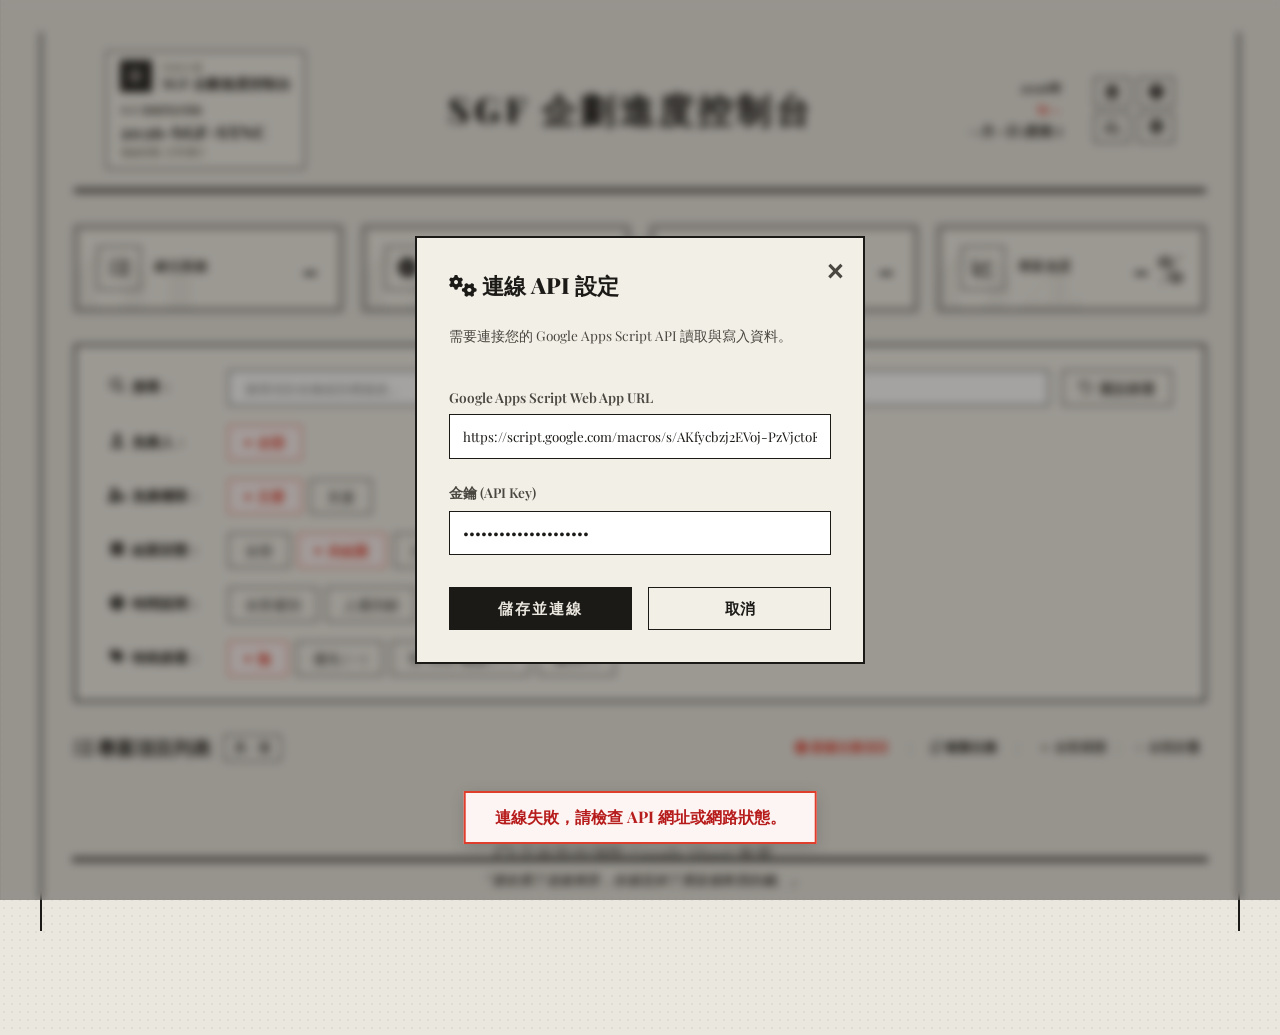
==== index.html @ 501dabfc "Add files via upload" ====
<!DOCTYPE html>
<html lang="zh-TW">
<head>
  <meta charset="UTF-8">
  <meta name="viewport" content="width=device-width, initial-scale=1.0">
  <title>SGF 企劃進度控制台</title>
  
  <!-- 導入 Google Fonts 美化字型 -->
  <link rel="preconnect" href="https://fonts.googleapis.com">
  <link rel="preconnect" href="https://fonts.gstatic.com" crossorigin>
  <link href="https://fonts.googleapis.com/css2?family=Inter:wght@300;400;500;600;700;800&family=Outfit:wght@300;400;500;600;700;800;900&family=Playfair+Display:ital,wght@0,700;0,900;1,700&display=swap" rel="stylesheet">
  
  <!-- FontAwesome 圖示 -->
  <link rel="stylesheet" href="https://cdnjs.cloudflare.com/ajax/libs/font-awesome/6.4.0/css/all.min.css">
  
  <!-- 核心報紙風 CSS 樣式 -->
  <link rel="stylesheet" href="style.css?v=1.2.3">
  
  <style>
    /* 鎖死里程碑 Modal 排版，不被任何舊 CSS 快取干擾 */
    #schedule-list-container {
      text-align: left !important;
    }
    
    .milestone-row {
      text-align: left !important;
      width: 100% !important;
      box-sizing: border-box !important;
    }
    
    .milestone-row:hover {
      background: rgba(28, 26, 23, 0.02) !important;
    }
    
    .milestone-row td {
      text-align: left !important;
      border: none !important;
      border-bottom: 1px dashed var(--border-color) !important;
      vertical-align: top !important;
      padding: 0.8rem 0.5rem !important;
    }

    /* 顯示容器：預設單行高，多行自動撐開 */
    .milestone-text-container {
      display: block !important;
      font-size: 0.92rem !important;
      line-height: 1.5 !important;
      white-space: pre-wrap !important;
      word-break: break-word !important;
      text-align: left !important;
      width: 100% !important;
      box-sizing: border-box !important;
    }

    /* 針對 Placeholder 強制設為單行高度，與日期/星期水平切齊 */
    .milestone-placeholder {
      display: inline-block !important;
      text-align: left !important;
      line-height: 1.5 !important;
      vertical-align: top !important;
      opacity: 0.5 !important;
    }
  </style>
</head>
<body data-dashboard-mode="multipage" data-dashboard-key="sgf">
  
  <!-- 背景發光粒子 (Aesthetic elements) -->
  <div class="bg-glow bg-glow-1"></div>
  <div class="bg-glow bg-glow-2"></div>

  <!-- 使用說明視窗 (Help Modal - 全域 fixed) -->
  <div id="help-modal" class="modal">
    <div class="modal-content" style="max-width: 550px; font-family: var(--font-main);">
      <h3 style="margin-top: 0; font-size: 1.25rem; font-weight: 700; border-bottom: 1px solid var(--border-color); padding-bottom: 0.8rem; display: flex; align-items: center; gap: 0.5rem;">
        <i class="fa-solid fa-circle-question" style="color: var(--accent-red);"></i> 控制台使用說明
      </h3>
      <div style="font-size: 0.9rem; line-height: 1.6; color: var(--text-primary); max-height: 380px; overflow-y: auto; padding-right: 0.5rem; text-align: left;">
        <p style="margin-top: 0; font-weight: 700;">歡迎使用 SGF 企劃進度控制台！以下是網頁操作功能說明：</p>
        <ul style="padding-left: 1.2rem; margin-bottom: 1.2rem;">
          <li style="margin-bottom: 0.6rem;">
            <strong>任務編輯</strong>：點擊列表最右側的 <strong>🖊️ 編輯</strong> 按鈕，可拉出右側編輯抽屜。
          </li>
          <li style="margin-bottom: 0.6rem;">
            <strong>名稱與 ID 寫回</strong>：您可以直接在抽屜頂部修改<strong>「專案項目名稱」</strong>，或修改下方<strong>「ID 欄位」</strong>，系統會自動在保存時寫回 Google 試算表對應位置。
          </li>
          <li style="margin-bottom: 0.6rem;">
            <strong>超連結公式防護</strong>：修改專案項目名稱時，Google 試算表 C 欄上的 <strong>HYPERLINK 超連結公式將會被完整保留</strong>，不被覆蓋。
          </li>
          <li style="margin-bottom: 0.6rem;">
            <strong>變更安全防手滑</strong>：若您在抽屜內修改過任何內容，點擊抽屜外部或叉叉離開時，系統會<strong>自動彈出對話框詢問</strong>是否放棄。若要直接離開，可點擊右下角<strong>「放棄修改」</strong>按鈕。
          </li>
          <li style="margin-bottom: 0.6rem;">
            <strong>進度狀態唯讀</strong>：類型、完成度、進度百分比是由 Google 試算表公式自動計算產生的，網頁上為唯讀展示。
          </li>
        </ul>
        
        <p style="margin-top: 1rem; margin-bottom: 0.4rem; font-weight: 700; border-top: 1px dashed var(--border-color); padding-top: 0.8rem; color: var(--accent-red); display: flex; align-items: center; gap: 0.3rem;"><i class="fa-solid fa-key"></i> Google Sheet API 取得與部署步驟：</p>
        <ol style="padding-left: 1.2rem; margin-top: 0; margin-bottom: 1.2rem; font-size: 0.85rem; line-height: 1.5; color: var(--text-secondary);">
          <li style="margin-bottom: 0.4rem;">開啟專案 Google Sheet 試算表 ➡️ 點選選單的<strong>「擴充功能」</strong> ➡️ 選擇<strong>「Apps Script」</strong>。</li>
          <li style="margin-bottom: 0.4rem;">清空原有程式碼，將專案的 <code>google-apps-script.js</code> 全部貼入。</li>
          <li style="margin-bottom: 0.4rem;">點選右上角<strong>「部署」</strong> ➡️ 選擇<strong>「新增部署」</strong>。</li>
          <li style="margin-bottom: 0.4rem;">點擊齒輪圖示，設定類型為<strong>「網頁應用程式」</strong>。</li>
          <li style="margin-bottom: 0.4rem;">設定「執行身分」為<strong>「我 (您的帳號)」</strong>，且「誰有權限存取」設為<strong>「任何人 (Anyone)」</strong> ── <i>這一步非常重要，否則網頁無法存取 API</i>。</li>
          <li style="margin-bottom: 0.4rem;">點擊<strong>「部署」</strong>，並授權權限後，複製畫面上產生的<strong>「網頁應用程式網址 (Web app URL)」</strong>。</li>
          <li style="margin-bottom: 0.4rem;">回到此網頁點點擊右上角 <i class="fa-solid fa-gear"></i> 設定，將該 URL 貼上並儲存即可！密鑰金鑰預設為 <code>SGF_SECURE_TOKEN_2026</code>。</li>
        </ol>

        <div style="background: rgba(28, 26, 23, 0.03); border: 1px dashed var(--border-color); padding: 0.8rem; font-size: 0.85rem; color: var(--text-secondary);">
          <span style="font-weight: 700; color: var(--accent-red);"><i class="fa-solid fa-circle-info"></i> 小提示</span>：
          點擊右上角的 <i class="fa-solid fa-arrows-rotate"></i> 按鈕，即可隨時手動重新載入 Google Sheet 最新的連動公式計算數據。
        </div>
      </div>
      <div class="modal-actions" style="margin-top: 0.5rem;">
        <button id="close-help-btn" class="btn btn-config-gear" style="width: 100%; justify-content: center; font-size: 0.95rem; padding: 0.6rem 0;">我知道了</button>
      </div>
    </div>
  </div>

  <!-- 專案時程里程碑視窗 (Schedule Modal - 全域 fixed) -->
  <div id="schedule-modal" class="modal">
    <div class="modal-content" style="max-width: 650px; width: 92vw; max-height: 85vh; padding: 2.2rem; font-family: var(--font-main); display: flex; flex-direction: column;">
      <!-- 右上角關閉按鈕 -->
      <button id="close-schedule-btn" class="modal-close-btn" title="關閉">&times;</button>
      
      <h3 style="margin-top: 0; font-size: 1.25rem; font-weight: 700; border-bottom: 1px solid var(--border-color); padding-bottom: 0.8rem; display: flex; align-items: center; justify-content: space-between; gap: 0.5rem; flex-shrink: 0;">
        <span style="display: flex; align-items: center; gap: 0.5rem;">
          <i class="fa-regular fa-calendar-days" style="color: var(--accent-red);"></i> 專案時程目標
        </span>
        <!-- 時程篩選選單 -->
        <div style="display: flex; gap: 0.3rem; font-size: 0.85rem; font-weight: 400; align-items: center;">
          <select id="schedule-year-select" style="padding: 0.2rem; font-family: var(--font-main); border: 1px solid var(--border-color); background: transparent;">
            <option value="2026">2026年</option>
            <option value="2027">2027年</option>
          </select>
          <select id="schedule-month-select" style="padding: 0.2rem; font-family: var(--font-main); border: 1px solid var(--border-color); background: transparent;">
            <option value="01">1月</option>
            <option value="02">2月</option>
            <option value="03">3月</option>
            <option value="04">4月</option>
            <option value="05">5月</option>
            <option value="06">6月</option>
            <option value="07">7月</option>
            <option value="08">8月</option>
            <option value="09">9月</option>
            <option value="10">10月</option>
            <option value="11">11月</option>
            <option value="12">12月</option>
          </select>
          <button id="schedule-prev-week-btn" title="上一週" style="display: inline-flex; align-items: center; justify-content: center; width: 24px; height: 24px; padding: 0 !important; border: 1px solid var(--border-color) !important; background: transparent !important; cursor: pointer; margin-left: 0.2rem; box-sizing: border-box; -webkit-appearance: none; appearance: none;">
            <i class="fa-solid fa-chevron-left" style="font-size: 0.75rem; color: var(--text-primary);"></i>
          </button>
          <select id="schedule-week-select" style="padding: 0.2rem; font-family: var(--font-main); border: 1px solid var(--border-color); background: transparent; height: 24px; box-sizing: border-box;">
            <option value="all">整月</option>
          </select>
          <button id="schedule-next-week-btn" title="下一週" style="display: inline-flex; align-items: center; justify-content: center; width: 24px; height: 24px; padding: 0 !important; border: 1px solid var(--border-color) !important; background: transparent !important; cursor: pointer; box-sizing: border-box; -webkit-appearance: none; appearance: none;">
            <i class="fa-solid fa-chevron-right" style="font-size: 0.75rem; color: var(--text-primary);"></i>
          </button>
        </div>
      </h3>

      <!-- 里程碑大事記時間軸列表 -->
      <div id="schedule-list-container" style="max-height: 700px; flex: 1; overflow-y: auto; padding-right: 0.5rem; display: flex; flex-direction: column; gap: 1rem; margin-top: 1rem;">
        <!-- JS 動態生成 -->
      </div>
    </div>
  </div>

  <!-- 專案里程碑目標迷你編輯彈窗 (Mini Modal - 全域 fixed) -->
  <div id="milestone-edit-modal" class="modal" style="z-index: 10800 !important;">
    <div class="modal-content glass-card" style="width: 480px; max-width: 90vw; padding: 2rem;">
      <h3 style="margin-top: 0; font-size: 1.2rem; font-weight: 700; border-bottom: 1px solid var(--border-color); padding-bottom: 0.8rem;">
        <i class="fa-solid fa-pen-to-square" style="color: var(--accent-red);"></i> 修改當日專案目標
      </h3>
      <div id="milestone-edit-date-display" style="font-size: 0.88rem; font-weight: 700; color: var(--text-secondary); margin-bottom: 1rem;">
        編輯日期：--/--/-- (星期-)
      </div>
      <div class="form-group" style="margin-bottom: 0.8rem;">
        <label for="milestone-edit-textarea" style="display: block; margin-bottom: 0.3rem; font-weight: 700;">專案目標（F欄）</label>
        <textarea id="milestone-edit-textarea" rows="4" placeholder="請輸入當日里程碑目標內容...支援 Ctrl + Enter 儲存" style="width: 100%; font-family: var(--font-main); padding: 0.6rem; border: 1px solid var(--border-color); background: transparent; color: var(--text-primary); resize: vertical; box-sizing: border-box;"></textarea>
      </div>
      <div class="form-group" style="margin-bottom: 1.5rem;">
        <label for="milestone-edit-column-h" style="display: block; margin-bottom: 0.3rem; font-weight: 700;">補充內容（H欄）</label>
        <textarea id="milestone-edit-column-h" rows="3" placeholder="請輸入時程 H 欄內容..." style="width: 100%; font-family: var(--font-main); padding: 0.6rem; border: 1px solid var(--border-color); background: transparent; color: var(--text-primary); resize: vertical; box-sizing: border-box;"></textarea>
      </div>
      <div style="display: flex; gap: 1rem; justify-content: flex-end;">
        <button id="cancel-milestone-modal-btn" class="btn" style="background: transparent; border: 1px solid var(--border-color); color: var(--text-secondary); padding: 0.5rem 1.2rem; cursor: pointer; font-weight: 700;">取消</button>
        <button id="save-milestone-modal-btn" class="btn btn-primary" style="padding: 0.5rem 1.5rem; font-weight: 700;">儲存變更</button>
      </div>
    </div>
  </div>

  <div id="setup-modal" class="modal">
    <div class="modal-content glass-card" style="position: relative; width: 450px; max-width: 90vw; padding: 2rem;">
      <!-- 右上角關閉按鈕 -->
      <button id="close-modal-btn" class="modal-close-btn" title="關閉">&times;</button>
      
      <h2><i class="fa-solid fa-gears"></i> 連線 API 設定</h2>
      <p style="font-size: 0.85rem; color: var(--text-secondary); line-height: 1.4; margin-bottom: 1.2rem;">
        需要連接您的 Google Apps Script API 讀取與寫入資料。
      </p>
      
      <div class="input-group">
        <label for="gas-url">Google Apps Script Web App URL</label>
        <input type="text" id="gas-url" placeholder="https://script.google.com/macros/s/.../exec" autocomplete="off">
      </div>
      
      <div class="input-group">
        <label for="api-key">金鑰 (API Key)</label>
        <input type="password" id="api-key" value="SGF_SECURE_TOKEN_2026" placeholder="請輸入您在 Apps Script 設定的金鑰">
      </div>

      <!-- 按鈕組：儲存與取消 -->
      <div class="modal-actions" style="display: flex; gap: 1rem; margin-top: 0.5rem;">
        <button id="save-config-btn" class="btn btn-gouga" style="flex: 1; justify-content: center; font-size: 0.95rem; padding: 0.6rem 0;">儲存並連線</button>
        <button id="cancel-config-btn" class="btn btn-config-gear" style="flex: 1; justify-content: center; font-size: 0.95rem; padding: 0.6rem 0;">取消</button>
      </div>
    </div>
  </div>

  <!-- 報紙實體紙張容器 (Page-like Container) -->
  <main class="page-container theme-view theme-view-sgf">
    <!-- Header (100% 還原讀賣新聞報頭風格) -->
    <header class="app-header">
      <!-- 左側：系統資訊框 (模仿報紙訂閱熱線) -->
      <div class="header-ad-box">
        <button id="theme-toggle-btn" class="theme-toggle-btn" data-theme-toggle type="button" aria-expanded="false" aria-controls="theme-drawer" title="切換追蹤主題">
          <span class="theme-toggle-icon" aria-hidden="true"><i class="fa-solid fa-bars"></i></span>
          <span class="theme-toggle-copy">
            <span class="theme-toggle-label">目前主題</span>
            <strong id="current-theme-label">SGF 企劃進度控制台</strong>
          </span>
        </button>
        <span class="ad-label">SGF 規格同步系統</span>
        <span class="ad-phone">2026-SGF-SYNC</span>
        <span class="ad-url">連線狀態: 正常運行</span>
      </div>
      
      <!-- 中央：巨幅報名標題 -->
      <div class="header-center-title">
        <h1>SGF 企劃進度控制台</h1>
      </div>
    
      <!-- 右側：發行日期與號外按鈕 -->
      <div class="header-right-meta">
        <div class="newspaper-meta-box">
          <span class="meta-val">2026年</span>
          <span class="meta-val" id="meta-current-week">W--</span>
          <span class="meta-val" id="meta-today-date">--月--日 (星期-)</span>
        </div>
        
        <!-- 系統控制按鈕組 (第一行: 日曆、使用說明；第二行: 刷新、設定) -->
        <div class="header-control-grid" style="display: grid; grid-template-columns: repeat(2, auto); gap: 0.35rem 0.5rem; align-items: center;">
          <!-- 第一行 -->
          <button id="schedule-btn" class="btn" title="專案時程里程碑">
            <i class="fa-regular fa-calendar-days"></i>
          </button>
          <button id="help-btn" class="btn" title="使用說明">
            <i class="fa-solid fa-circle-question"></i>
          </button>
          <!-- 第二行 (已改為自動排序試算表並重新載入) -->
          <button id="refresh-btn" class="btn" title="自動排序試算表並重新整理載入最新進度 (manualSortTasks)">
            <i class="fa-solid fa-arrow-down-short-wide"></i>
          </button>
          <button id="config-btn" class="btn" title="設定連線資訊">
            <i class="fa-solid fa-gear"></i>
          </button>
        </div>
      </div>
    </header>

    <main class="dashboard-layout">
      
      <!-- Stats Cards (新聞專欄 Featured Box 風格) -->
      <section class="stats-container">
        <div class="stat-card glass-card">
          <div class="stat-card-left">
            <div class="stat-icon icon-flat"><i class="fa-solid fa-list-check"></i></div>
            <div class="stat-info">
              <h3>總任務數</h3>
            </div>
          </div>
          <p id="stat-total-tasks" class="stat-value">-</p>
        </div>
        <div class="stat-card glass-card">
          <div class="stat-card-left">
            <div class="stat-icon icon-flat"><i class="fa-solid fa-circle-check"></i></div>
            <div class="stat-info">
              <h3>已結案</h3>
            </div>
          </div>
          <p id="stat-completed-tasks" class="stat-value">-</p>
        </div>
        <div class="stat-card glass-card">
          <div class="stat-card-left">
            <div class="stat-icon icon-flat"><i class="fa-solid fa-spinner"></i></div>
            <div class="stat-info">
              <h3>未結案</h3>
            </div>
          </div>
          <p id="stat-pending-tasks" class="stat-value">-</p>
        </div>
        <div class="stat-card glass-card">
          <div class="stat-card-left">
            <div class="stat-icon icon-flat"><i class="fa-solid fa-chart-line"></i></div>
            <div class="stat-info">
              <h3>專案進度</h3>
            </div>
          </div>
          <p id="stat-overall-progress" class="stat-value">- %</p>
        </div>
      </section>

      <!-- 快速篩選列 (Filters) -->
      <section class="filter-bar glass-card">
        <div class="filter-group-vertical">
          <!-- 搜尋 row -->
          <div class="filter-row">
            <div class="filter-label"><i class="fa-solid fa-magnifying-glass fa-fw"></i> 搜尋：</div>
            <div class="filter-content" style="display: flex; gap: 0.8rem; align-items: center; width: 100%;">
              <input type="text" id="search-input" placeholder="搜尋項目名稱或目標描述..." autocomplete="off" style="flex: 1; height: 36px; box-sizing: border-box; margin: 0;">
              <button id="reset-filters-btn" class="btn" style="background: transparent; border: 1px solid var(--border-color); color: var(--text-secondary); height: 36px; padding: 0 1rem; font-weight: 700; display: inline-flex; align-items: center; gap: 0.4rem; cursor: pointer; flex-shrink: 0; transition: all 0.15s ease; box-sizing: border-box; margin: 0;" title="恢復預設篩選條件">
                <i class="fa-solid fa-arrow-rotate-left"></i> 重設篩選
              </button>
            </div>
          </div>
          
          <!-- 負責人 row -->
          <div class="filter-row">
            <div class="filter-label"><i class="fa-solid fa-user-tie fa-fw"></i> 負責人：</div>
            <div class="filter-content">
              <div id="owner-chips" class="chip-container">
                <button class="chip active" data-owner="all">全部</button>
              </div>
            </div>
          </div>
          
          <!-- 負責權限 row -->
          <div class="filter-row">
            <div class="filter-label"><i class="fa-solid fa-user-gear fa-fw"></i> 負責權限：</div>
            <div class="filter-content">
              <div id="role-chips" class="chip-container">
                <button class="chip active" data-role="primary">主要</button>
                <button class="chip" data-role="support">支援</button>
              </div>
            </div>
          </div>
          
          <!-- 結案狀態 row -->
          <div class="filter-row">
            <div class="filter-label"><i class="fa-solid fa-square-check fa-fw"></i> 結案狀態：</div>
            <div class="filter-content">
              <div id="status-chips" class="chip-container">
                <button class="chip" data-status="all">全部</button>
                <button class="chip active" data-status="pending">未結案</button>
                <button class="chip" data-status="completed">已結案</button>
              </div>
            </div>
          </div>

          <!-- 時間區間 row -->
          <div class="filter-row">
            <div class="filter-label"><i class="fa-solid fa-clock fa-fw"></i> 時間區間：</div>
            <div class="filter-content">
              <div id="time-chips" class="chip-container">
                <button class="chip" data-time="all">全部週別</button>
                <button class="chip" data-time="last">上週回顧</button>
                <button class="chip active" data-time="current">當週焦點</button>
                <button class="chip" data-time="next">下週展望</button>
              </div>
            </div>
          </div>

          <!-- 特殊篩選 row -->
          <div class="filter-row">
            <div class="filter-label"><i class="fa-solid fa-tags fa-fw"></i> 特殊篩選：</div>
            <div class="filter-content">
              <div id="special-chips" class="chip-container">
                <button class="chip active" data-special="all">無</button>
                <button class="chip" data-special="priority">優先 ( &gt; )</button>
                <button class="chip" data-special="andy">等 Andy 確認 ( !! )</button>
                <button class="chip" data-special="dash">顯示(-)</button>
              </div>
            </div>
          </div>
        </div>
      </section>

      <!-- 任務清單區 -->
      <section class="task-section">
        <div class="task-list-header">
          <div style="display: flex; align-items: center; gap: 0.8rem;">
            <h2><i class="fa-solid fa-list-check"></i> 專案項目列表</h2>
            <span id="filtered-count" class="badge">共 - 項</span>
          </div>
          <!-- 展開與折疊控制器 -->
          <div class="accordion-controls">
            <button id="add-task-btn" class="btn-link-action" style="color: var(--accent-red) !important; font-weight: 700 !important; margin-right: 0.5rem;"><i class="fa-solid fa-circle-plus"></i> 新建任務項目</button>
            <span class="divider-slash" style="margin-right: 0.5rem;">|</span>
            <button id="copy-tasks-btn" class="btn-link-action" style="color: var(--primary) !important; font-weight: 700 !important; margin-right: 0.5rem;"><i class="fa-regular fa-copy"></i> 複製任務</button>
            <span class="divider-slash" style="margin-right: 0.5rem;">|</span>
            <button id="expand-all-btn" class="btn-link-action">＋ 全部展開</button>
            <span class="divider-slash">|</span>
            <button id="collapse-all-btn" class="btn-link-action">－ 全部折疊</button>
          </div>
        </div>
        
        <!-- 鎖定特定分類的專注模式提示欄 -->
        <div id="group-filter-indicator" style="display: none; align-items: center; gap: 0.5rem; margin-bottom: 0.8rem; padding: 0.5rem 0.8rem; background: rgba(183, 28, 28, 0.04); border: 1px dashed var(--accent-red); font-size: 0.88rem; color: var(--accent-red); font-family: var(--font-main); box-sizing: border-box;">
          <i class="fa-solid fa-eye"></i> 正在專注看分類：<strong id="focused-group-name">--</strong>
          <button id="clear-group-filter-btn" class="btn-link-action" style="color: var(--text-secondary) !important; margin-left: auto; font-weight: 700; font-family: var(--font-main); border: none; background: transparent; cursor: pointer; display: inline-flex; align-items: center; gap: 0.3rem; padding: 0 !important; font-size: 0.88rem;"><i class="fa-solid fa-circle-xmark"></i> 取消專注</button>
        </div>

        <div id="task-accordion" class="accordion-container">
          <!-- 動態渲染各組與任務 -->
          <div class="loading-state">
            <i class="fa-solid fa-circle-notch fa-spin"></i> 載入中，請確保已在右上角設定您的 API 網址...
          </div>
        </div>
      </section>

      <!-- 頁尾自然流新聞廢話體 -->
      <footer class="app-footer-bar">
        <p id="footer-nonsense" class="nonsense-quote">聽君一席話，如聽一席話。</p>
      </footer>
    </main>
  </main>

  <!-- 控制台切換選單 -->
  <aside id="theme-drawer" class="theme-drawer" aria-hidden="true">
    <div class="theme-drawer-header">
      <div>
        <span class="theme-drawer-kicker">SGF CONTROL CENTERS</span>
        <h2>選擇控制台</h2>
      </div>
      <button id="theme-drawer-close" class="theme-drawer-close" type="button" aria-label="關閉主題選單">&times;</button>
    </div>
    <p class="theme-drawer-intro">依目前工作內容切換追蹤視角。</p>
    <div id="theme-options" class="theme-options">
      <button class="theme-option active" type="button" data-theme="sgf" data-dashboard-href="index.html">
        <span class="theme-option-icon" aria-hidden="true"><i class="fa-solid fa-clipboard-list"></i></span>
        <span class="theme-option-copy"><strong>SGF 企劃進度控制台</strong><small>企劃任務與週進度</small></span>
        <span class="theme-option-current">目前使用中</span>
      </button>
      <button class="theme-option" type="button" data-theme="theme2" data-dashboard-href="ui-progress.html">
        <span class="theme-option-icon" aria-hidden="true"><i class="fa-solid fa-display"></i></span>
        <span class="theme-option-copy"><strong>SGF 介面進度控制台</strong><small>UI 製作與交付流程</small></span>
        <span class="theme-option-current">目前使用中</span>
      </button>
      <button class="theme-option" type="button" data-theme="theme3" data-dashboard-href="sound-voice-progress.html">
        <span class="theme-option-icon" aria-hidden="true"><i class="fa-solid fa-volume-high"></i></span>
        <span class="theme-option-copy"><strong>SGF 音效語音進度控制台</strong><small>武器音效與語音驗收</small></span>
        <span class="theme-option-current">目前使用中</span>
      </button>
      <button class="theme-option" type="button" data-theme="theme4" data-dashboard-href="icon-progress.html">
        <span class="theme-option-icon" aria-hidden="true"><i class="fa-solid fa-icons"></i></span>
        <span class="theme-option-copy"><strong>SGF Icon 製作進度控制台</strong><small>Icon、圖字與語系驗收</small></span>
        <span class="theme-option-current">目前使用中</span>
      </button>
    </div>
  </aside>
  <div id="theme-drawer-backdrop" class="theme-drawer-backdrop" aria-hidden="true"></div>

  <!-- 側邊編輯抽屜 (Edit Drawer - 全域 fixed) -->
  <div id="edit-drawer" class="drawer">
    <div class="drawer-content glass-card">
      <!-- 編輯抽屜背景復古鉛筆浮水印 -->
      <i class="fa-solid fa-pen drawer-watermark"></i>
      <div class="drawer-header">
        <h3 id="drawer-title-text"><i class="fa-solid fa-pen-to-square"></i> 編輯任務進度</h3>
        <button id="close-drawer-btn" class="btn-close"><i class="fa-solid fa-xmark"></i></button>
      </div>
      <div class="drawer-body">
        <form id="edit-form" class="drawer-two-col">
          <input type="hidden" id="edit-row-num">
          <!-- 左側欄：全年各週焦點 (時間軸) -->
          <div class="drawer-col-left" style="display: flex; flex-direction: column; height: 100%;">
            <!-- 專案項目對稱標籤與篩選器 -->
            <div class="form-group" style="margin-bottom: 0.5rem;">
              <label>進度時間軸</label>
              <div class="timeline-filter-bar" style="display: flex; gap: 0.4rem; margin-top: 0.35rem; height: 32px; align-items: center; box-sizing: border-box;">
                <button type="button" id="btn-timeline-filter-history" class="drawer-tab-btn active" style="font-size: 0.75rem; padding: 0.2rem 0.5rem; margin: 0;">進度歷程</button>
                <button type="button" id="btn-timeline-filter-all" class="drawer-tab-btn" style="font-size: 0.75rem; padding: 0.2rem 0.5rem; margin: 0;">全部歷程</button>
              </div>
            </div>
            <!-- 左側第一條對齊的水平虛線 -->
            <div class="info-divider" style="margin-top: 0.5rem; margin-bottom: 0.5rem;"></div>

            <div id="drawer-timeline-container" class="drawer-timeline-list" style="flex: 1; overflow-y: auto; padding-right: 0.3rem;">
              <!-- JS 動態生成所有週別輸入框 -->
            </div>
          </div>

          <!-- 右側欄：放置基本資訊與各週進度 -->
          <div class="drawer-col-right">
            <!-- 專案項目一整行 -->
            <div class="form-group" style="margin-bottom: 0.5rem;">
              <label>專案項目</label>
              <div style="display: flex; align-items: center; gap: 0.6rem; margin-top: 0.35rem; width: 100%;">
                <input type="checkbox" id="edit-is-done" style="width: 18px; height: 18px; cursor: pointer; margin: 0; flex-shrink: 0;">
                <input type="text" id="edit-task-name" placeholder="輸入專案項目名稱..." autocomplete="off" style="flex: 1; padding: 0.4rem 0.2rem; font-size: 1.15rem; font-weight: 700; border: none; border-bottom: 1px solid var(--border-color); background: transparent; color: var(--text-primary); box-sizing: border-box; font-family: var(--font-main);" title="修改專案項目名稱 (C欄)">
              </div>
            </div>
            <!-- 專案項目下方的水平虛線 -->
            <div class="info-divider" style="margin-top: 0.5rem; margin-bottom: 0.5rem;"></div>

            <!-- 完成度與類型 (唯讀資訊欄 - 對調美化版) -->
            <div id="drawer-readonly-section">
              <div style="display: grid; grid-template-columns: 1.2fr 3fr; gap: 1.5rem; margin-bottom: 0.4rem; align-items: center; width: 100%; box-sizing: border-box;">
                <div class="form-group" style="margin-bottom: 0;">
                  <label style="text-align: left; display: block;">完成度</label>
                  <div id="edit-progress-val" class="static-val-clean" style="font-family: 'Playfair Display', Georgia, serif; font-size: 1.25rem; font-weight: 900; border: none !important; background: transparent !important; padding: 0.2rem 0; text-align: left; justify-content: flex-start; min-height: 30px; display: flex; align-items: center; width: 100%;"></div>
                </div>
                <div class="form-group" style="margin-bottom: 0;">
                  <label style="text-align: left; display: block;">類型</label>
                  <div id="edit-group" class="static-val-clean" style="font-size: 0.88rem; font-weight: 700; color: var(--text-primary); border: none !important; background: transparent !important; padding: 0.2rem 0; word-break: break-word; line-height: 1.3; min-height: 30px; height: auto; display: flex; align-items: center; text-align: left;"></div>
                </div>
              </div>
              <!-- 類型/完成度 下方的水平虛線 -->
              <div class="info-divider" style="margin-top: 0.5rem; margin-bottom: 0.5rem;"></div>
            </div>

            <!-- ID 與 負責人 (可編輯欄位) -->
            <div style="display: grid; grid-template-columns: 1fr 1fr; gap: 1.5rem; margin-bottom: 0.4rem; align-items: end; width: 100%; box-sizing: border-box;">
              <div class="form-group" style="margin-bottom: 0;">
                <label style="text-align: left; display: block;">ID</label>
                <input type="text" id="edit-task-name-input" placeholder="編號" autocomplete="off" class="drawer-flat-input" style="text-align: left; padding-left: 0.2rem !important; height: 32px;">
              </div>
              <div class="form-group" style="margin-bottom: 0;">
                <label style="text-align: left; display: block; padding-left: 0.2rem;">負責人</label>
                <select id="edit-owner-select" class="drawer-flat-select" style="text-align: left; padding-left: 0.2rem !important; height: 32px;">
                  <!-- JS 動態生成選項 -->
                </select>
              </div>
            </div>

            <!-- 支援區塊 (包含上方虛線，可整區被隱藏) -->
            <div id="edit-co-owners-section" style="margin-top: 0.5rem;">
              <!-- 支援與上方的虛線 -->
              <div class="info-divider" style="margin-top: 0; margin-bottom: 0.5rem;"></div>
              
              <div class="form-group" style="margin-bottom: 0.4rem;">
                <!-- 摺疊標題 -->
                <label id="co-owners-toggle-btn" style="text-align: left; display: flex; align-items: center; gap: 0.4rem; cursor: pointer; user-select: none; padding-left: 0.2rem; font-size: 0.85rem;">
                  <span class="toggle-arrow">►</span> 支援
                </label>
                <!-- 摺疊內容 (預設隱藏) -->
                <div id="edit-co-owners-wrapper" style="display: none; margin-top: 0.4rem;">
                  <div id="edit-co-owners-container" class="drawer-checkbox-group">
                    <!-- JS 動態生成核取方塊 -->
                  </div>
                </div>
              </div>
            </div>

            <!-- ID/負責人/支援 下方的水平虛線 -->
            <div class="info-divider" style="margin-top: 0.5rem; margin-bottom: 0.5rem;"></div>

            <!-- 討論串或參考連結 -->
            <div class="form-group" style="margin-bottom: 0.4rem;">
              <label>討論串或參考連結</label>
              <div style="display: flex; gap: 0.5rem; align-items: flex-end; margin-top: 0.15rem; width: 100%;">
                <input type="text" id="edit-task-link" placeholder="輸入討論串或參考連結..." autocomplete="off" class="drawer-flat-input" style="flex: 1; text-align: left; padding-left: 0.2rem !important; height: 32px;">
                <button type="button" id="btn-open-task-link" class="btn-flat-link" title="在新分頁開啟此連結" style="height: 32px; width: 32px; display: flex; align-items: center; justify-content: center;">
                  <i class="fa-solid fa-arrow-up-right-from-square"></i>
                </button>
              </div>
            </div>

            <!-- 討論串下方的水平虛線 -->
            <div class="info-divider" style="margin-top: 0.5rem; margin-bottom: 0.5rem;"></div>

            <!-- 目標 (需要文件) 大文字框移至此處 -->
            <div class="form-group" style="display: flex; flex-direction: column; margin-bottom: 0.6rem; flex-shrink: 0;">
              <label for="edit-detail" style="text-align: left; display: block; margin-bottom: 0.3rem;">目標 (需要文件)</label>
              <textarea id="edit-detail" placeholder="輸入任務備忘錄、詳細需求說明..." style="height: 210px; resize: none; box-sizing: border-box; flex-shrink: 0;"></textarea>
              <div id="edit-detail-links" class="detail-links" hidden aria-live="polite"></div>
            </div>

            <div style="display: flex; gap: 0.8rem; margin-top: 0.8rem; width: 100%; box-sizing: border-box;">
              <button type="submit" id="save-task-btn" class="btn btn-primary" style="flex: 1.3; height: 36px; display: flex; align-items: center; justify-content: center; gap: 0.4rem; margin: 0; font-weight: 700; font-size: 0.9rem;">
                <i class="fa-solid fa-cloud-arrow-up"></i> 儲存變更並同步試算表
              </button>
              <button type="button" id="btn-cancel-edit" class="btn" style="flex: 0.7; height: 36px; background: transparent; border: 1px solid var(--border-color); color: var(--text-secondary); cursor: pointer; transition: all 0.15s ease; font-weight: 700; margin: 0; box-sizing: border-box; display: flex; align-items: center; justify-content: center; font-size: 0.9rem;" title="放棄所有修改並離開">
                放棄修改
              </button>
            </div>
          </div>
        </form>
      </div>
    </div>
  </div>

  <!-- 廢話文學管理彈出視窗 (Nonsense Manager Modal) -->
  <div id="nonsense-modal" class="modal">
    <div class="modal-content glass-card" style="width: 500px; max-width: 92vw; padding: 2rem;">
      <!-- 右上角關閉按鈕 -->
      <button id="close-nonsense-modal-btn" class="modal-close-btn" title="關閉">&times;</button>
      
      <h2><i class="fa-solid fa-feather-pointed"></i> 廢話副刊管理</h2>
      <p style="font-size: 0.82rem; color: var(--text-secondary); line-height: 1.4; margin-bottom: 1rem;">
        您可以自由在此處新增或刪除出現在頁尾的「每日廢話」。句子將被儲存在您的瀏覽器中。
      </p>
      
      <!-- 廢話滾動列表 -->
      <div id="nonsense-list-container" class="nonsense-list-container">
        <!-- JS 動態生成 -->
      </div>
      
      <!-- 新增廢話輸入區 -->
      <div class="nonsense-add-row" style="display: flex; gap: 0.5rem; margin-top: 1rem;">
        <input type="text" id="new-nonsense-input" placeholder="寫句廢話..." autocomplete="off" style="flex: 1; padding: 0.5rem 0.8rem; font-size: 0.85rem; border: 1px solid var(--border-color); border-radius: 0px;">
        <button id="add-nonsense-btn" class="btn btn-primary" style="padding: 0.5rem 1rem; font-size: 0.85rem;">新增</button>
      </div>

      <div style="margin-top: 1.2rem; text-align: right; border-top: 1px dashed var(--border-color); padding-top: 0.8rem;">
        <button id="reset-nonsense-btn" class="btn" style="background: transparent; border: 1px dashed var(--border-color); color: var(--text-secondary); padding: 0.4rem 1rem; font-size: 0.82rem; cursor: pointer;">
          <i class="fa-solid fa-rotate-left"></i> 恢復預設 50 句
        </button>
      </div>
    </div>
  </div>

  <!-- 提示框 (Toast Notification) -->
  <div id="toast" class="toast"></div>

  <!-- 全域核心腳本 -->
  <script src="dashboard-shared.js?v=1.3.0"></script>
  <script src="app_v10.js?v=1.2.7"></script>
  <script src="dashboard-navigation.js?v=1.3.0"></script>
</body>
</html>
---- style.css ----
/* 
 * SGF Progress Dashboard Style System
 * Base: Glassmorphism + Tech Dark Theme
 */

:root {
  /* 日式極簡報紙色彩計畫 */
  --bg-color: #eae7df;           /* 報紙米白紙張底色 */
  --panel-bg: #f2efe7;           /* 卡片米白底色 */
  --border-color: #1c1a17;      /* 所有邊框與線條皆為墨水黑 */
  --border-focus: #1c1a17;
  
  --text-primary: #1c1a17;       /* 墨水黑 */
  --text-secondary: #4a4740;     /* 深褐灰 */
  --text-muted: #8c887d;         /* 灰褐 */
  
  --primary: #1c1a17;           /* 交互主色 */
  --primary-hover: #3c3933;
  --success: #2b7a4c;           /* 硃砂紅或墨綠 (已完成為墨綠) */
  --warning: #b77c1a;
  --danger: #e03e2d;            /* 硃砂紅 */
  --info: #225c8a;
  --accent-red: #e03e2d;        /* 硃砂點綴紅 */
  
  --shadow-sm: none;
  --shadow-md: none;
  --shadow-lg: none;
  
  --font-main: 'Georgia', 'Playfair Display', 'Noto Sans TC', serif;
}

* {
  box-sizing: border-box;
  margin: 0;
  padding: 0;
  scrollbar-width: thin;
  scrollbar-color: var(--primary) var(--bg-color);
}

body {
  font-family: var(--font-main);
  background-color: var(--bg-color);
  /* 模擬細微紙張噪點顆粒 */
  background-image: radial-gradient(rgba(28, 26, 23, 0.05) 1px, transparent 0);
  background-size: 8px 8px;
  color: var(--text-primary);
  min-height: 100vh;
  padding: 0 0 6.5rem 0; /* 底部預留 6.5rem，防止被置中釘底頁尾阻擋 */
  overflow-x: hidden;
  position: relative;
}

body.body-scroll-lock {
  overflow: hidden !important;
}

.dashboard-page-loading,
.dashboard-load-error {
  display: grid;
  place-items: center;
  min-height: 100vh;
  padding: 2rem;
  color: var(--text-secondary);
  font-family: var(--font-main);
  text-align: center;
}

.dashboard-load-error { gap: 0.75rem; }
.dashboard-load-error h1 { color: var(--text-primary); font-size: 1.3rem; }
.dashboard-load-error a { color: var(--accent-red); font-weight: 700; }

/* 報紙實體紙張容器 ( Page-like Container) */
.page-container {
  max-width: 1200px;
  margin: 2rem auto 0 auto; /* 頂部與頂端保留 2rem */
  padding: 0 2rem;
  background-color: transparent;
  border-left: 2px solid var(--border-color); /* 左右報紙雙邊界實線 */
  border-right: 2px solid var(--border-color);
  box-sizing: border-box;
}

/* 隱藏科技風背景光暈 (改為乾淨扁平) */
.bg-glow {
  display: none !important;
}

/* 日式實線卡片通用樣式 (扁平化取代 Glassmorphism) */
.glass-card {
  background: var(--panel-bg);
  border: 1px solid var(--border-color);
  border-radius: 0px; /* 直角硬邊 */
  box-shadow: none;
}

/* Header (100% 還原日本讀賣新聞報頭風格) */
.app-header {
  display: flex;
  justify-content: space-between;
  align-items: center;
  padding: 1.2rem 2rem;
  margin-bottom: 2rem;
  background-color: transparent; /* 背景透明，融入噪點紙張底色 */
  color: var(--text-primary);
  border-bottom: 5px double var(--border-color); /* 讀賣/朝日報名下经典雙實線 */
}

/* 左側：模仿報紙左上角的訂閱熱線/廣告框 */
.header-ad-box {
  display: flex;
  flex-direction: column;
  border: 1px solid var(--border-color);
  padding: 0.5rem 0.8rem;
  font-family: var(--font-main);
  background: var(--panel-bg);
  min-width: 170px;
}

.ad-label {
  font-size: 0.65rem;
  font-weight: 700;
  color: var(--text-secondary);
  margin-bottom: 0.1rem;
}

.ad-phone {
  font-size: 1.1rem;
  font-weight: 900;
  color: var(--text-primary);
  letter-spacing: 0.5px;
}

.ad-url {
  font-size: 0.62rem;
  color: var(--text-muted);
  font-weight: 600;
  margin-top: 0.1rem;
}

/* 中央：巨幅報名標題 */
.header-center-title {
  text-align: center;
  flex-grow: 1;
}

.header-center-title h1 {
  font-size: 2.2rem; /* 巨幅標題 */
  font-weight: 900;
  letter-spacing: 4px; /* 字元大間距，極具報紙字體美感 */
  color: var(--text-primary);
  font-family: 'Playfair Display', Georgia, serif;
  text-shadow: 0.5px 0.5px 0px rgba(0, 0, 0, 0.15); /* 模擬活版油墨微溢 */
}

/* 右側：日期資訊與號外按鈕組 */
.header-right-meta {
  display: flex;
  align-items: center;
  gap: 1.2rem;
}

.newspaper-meta-box {
  display: flex;
  flex-direction: column;
  align-items: flex-end;
  text-align: right;
  gap: 0.2rem;
  font-family: var(--font-main);
  padding: 0 0.8rem;
}

.newspaper-meta-box .meta-val {
  font-size: 0.8rem;
  font-weight: 800;
  color: var(--text-primary);
}

#meta-current-week {
  color: var(--accent-red) !important; /* 週別標記用硃砂紅點綴 */
}

/* 號外印章按鈕 */
.btn-gouga {
  background-color: var(--border-color) !important;
  color: var(--bg-color) !important;
  font-size: 1.2rem;
  font-weight: 900;
  padding: 0.5rem 1.4rem;
  border-radius: 0px;
  border: 2px solid var(--border-color);
  letter-spacing: 2px;
  cursor: pointer;
  transition: all 0.2s;
}

.btn-gouga:hover {
  background-color: #ffffff !important;
  color: var(--border-color) !important;
}

/* 設定齒輪按鈕 */
.btn-config-gear {
  background-color: transparent !important;
  color: var(--text-primary) !important;
  border: 1px solid var(--border-color) !important;
  padding: 0.6rem 0.8rem;
  border-radius: 0px;
  cursor: pointer;
}


/* 按鈕樣式 (全扁平日式極簡風格) */
.btn {
  font-family: var(--font-main);
  padding: 0.6rem 1.2rem;
  font-size: 0.9rem;
  font-weight: 600;
  border-radius: 0px; /* 直角 */
  border: 1px solid var(--border-color);
  cursor: pointer;
  display: inline-flex;
  align-items: center;
  gap: 0.5rem;
  transition: all 0.2s ease;
}

.btn-primary {
  background: var(--primary); /* 墨水黑 */
  color: var(--bg-card);      /* 米白 */
}

.btn-primary:hover {
  background: #3c3933;
  color: var(--bg-card);
}

.btn-secondary {
  background: var(--bg-card);
  color: var(--text-primary);
  border-color: var(--border-color);
}

.btn-secondary:hover {
  background: #e2ded5;
}

.btn-icon {
  background: var(--bg-card);
  color: var(--text-primary);
  border: 1px solid var(--border-color);
  width: 42px;
  height: 42px;
  border-radius: 0px;
  display: flex;
  justify-content: center;
  align-items: center;
  cursor: pointer;
  transition: all 0.2s;
}

.btn-icon:hover {
  background-color: var(--accent-red) !important; /* 滑鼠滑過時呈現精美高質感的硃砂紅 */
  color: #ffffff !important; /* 強制圖示反白 */
  border-color: var(--accent-red) !important;
}

.btn-icon:hover i {
  color: #ffffff !important; /* 確保內置 FontAwesome 鉛筆圖標絕對反白，防止被父級顏色覆蓋 */
}

.btn-block {
  display: flex;
  width: 100%;
  justify-content: center;
  padding: 0.8rem;
}

.btn-xs {
  padding: 0.2rem 0.6rem;
  font-size: 0.75rem;
  border-radius: 0px;
  background: var(--bg-card);
  color: var(--text-secondary);
  border: 1px solid var(--border-color);
}

.btn-xs:hover {
  background: var(--primary);
  color: var(--bg-card);
}

/* Dashboard Layout */
.dashboard-layout {
  display: flex;
  flex-direction: column;
  gap: 2rem;
  max-width: 1400px;
  margin: 0 auto;
}

/* Stats container (指標卡片) */
.stats-container {
  display: grid;
  grid-template-columns: repeat(4, 1fr);
  gap: 1.2rem;
}

.stat-card {
  position: relative;
  overflow: hidden;
  display: flex;
  align-items: center;
  justify-content: space-between; /* 左右拉開，填滿空間 */
  gap: 0.8rem; /* 稍微縮小間距，給文字留出空間 */
  padding: 1.2rem 1.4rem; /* 稍微壓縮左右內距 */
  outline: 1px solid var(--border-color); /* 報紙框線內框 */
  outline-offset: -4px;
}

/* 左側包裹 icon 與標題 */
.stat-card-left {
  display: flex;
  align-items: center;
  gap: 0.8rem;
  z-index: 2;
}

.stat-icon {
  width: 44px;
  height: 44px;
  border-radius: 0px; /* 直角 */
  display: flex;
  justify-content: center;
  align-items: center;
  font-size: 1.2rem;
  flex-shrink: 0;
}

.icon-flat { 
  background: transparent; 
  color: var(--text-primary); 
  border: 1px solid var(--border-color);
}

.stat-info h3 {
  font-size: 0.8rem;
  color: var(--text-secondary);
  font-weight: 700;
  text-transform: uppercase;
  letter-spacing: 0.5px;
  margin-bottom: 0.2rem;
  white-space: nowrap; /* 禁止中文字體在大螢幕下折行 */
}

.stat-value {
  font-size: 2.2rem; /* 放得更大 */
  font-weight: 900;  /* 報頭粗體 */
  margin: 0;
  z-index: 2;
  font-family: 'Playfair Display', Georgia, serif;
}

/* 報紙專欄背景版面序號 (水印裝飾：巨幅截斷效果) */
.stat-card::after {
  position: absolute;
  left: -0.5rem; /* 稍微往左溢出 */
  top: 50%;
  transform: translateY(-50%); /* 垂直置中 */
  font-size: 8rem; /* 巨幅 8rem，產生震撼的被裁切效果 */
  font-weight: 900;
  font-family: 'Playfair Display', Georgia, serif;
  color: rgba(28, 26, 23, 0.035); /* 降低透明度，使其更為隱約優雅 */
  z-index: 1;
  pointer-events: none;
  line-height: 0.8;
}

.stat-card:nth-child(1)::after { content: "01"; }
.stat-card:nth-child(2)::after { content: "02"; }
.stat-card:nth-child(3)::after { content: "03"; }
.stat-card:nth-child(4)::after { content: "04"; }

/* Progress Ring Card Layout (環形進度卡片) */
.progress-ring-card {
  min-width: unset; /* 移除寬度限制，讓 grid 自動分配 */
}

.stat-info-ring {
  display: flex;
  justify-content: space-between;
  align-items: center;
  width: 100%;
}

.stat-info-ring h3 {
  font-size: 0.8rem;
  color: var(--text-secondary);
  font-weight: 700;
  text-transform: uppercase;
  letter-spacing: 0.5px;
  margin-bottom: 0.2rem;
}

.stat-info-ring p {
  font-size: 1.8rem;
  font-weight: 900;
}

.progress-ring-wrapper {
  position: relative;
  display: flex;
  justify-content: center;
  align-items: center;
}

/* 刻度進度環樣式 */
.progress-ring-circle {
  transform: rotate(-90deg);
  transform-origin: 32px 32px; /* 修改為與新寬高(64px)對齊的中心點 */
  transition: stroke-dashoffset 0.85s cubic-bezier(0.1, 0.8, 0.2, 1);
}

.tick-ring {
  /* 使用 dash 定義刻度樣式 */
  stroke-dasharray: 3 1.5; /* 3px 實線, 1.5px 虛線間隔 */
}

/* Progress bar system */
.progress-bar-container {
  width: 100%;
  height: 8px;
  background: #d8d4c7;
  border-radius: 0px; /* 直角 */
  overflow: hidden;
  margin-top: 0;
  border: 1px solid var(--border-color); /* 墨黑邊框 */
}

.progress-bar-fill {
  height: 100%;
  background: var(--primary); /* 純黑填充色 */
  border-radius: 0px; /* 直角 */
  transition: width 0.8s cubic-bezier(0.1, 0.8, 0.2, 1);
}

/* 手風琴大分類專用的進度條包裝 */
.group-progress-cell {
  display: flex;
  align-items: center;
  justify-content: flex-end; /* 右對齊，逼緊右邊邊界 */
  gap: 0.8rem;
  min-width: 180px; /* 給予大分類進度條組足夠的固定寬度 */
}

.group-progress-bar {
  width: 120px !important; /* 寬度拉大至 120px，非常霸氣 */
  height: 10px; /* 稍微加粗，更有存在感 */
}

.group-progress-percent {
  font-size: 1.05rem;
  font-weight: 900;
  color: var(--text-primary);
  font-family: 'Playfair Display', Georgia, serif;
  min-width: 45px;
  text-align: right;
}

/* 個別任務列純數字進度顯示 */
.task-progress-only-cell {
  display: flex;
  justify-content: flex-end; /* 改為右對齊，與上方數字對齊一線 */
  align-items: center;
  padding-right: 0.8rem; /* 保持與最右側編輯按鈕的距離 */
}

.task-progress-percent-only {
  font-size: 1.15rem; /* 大數字 */
  font-weight: 800;
  font-family: 'Playfair Display', Georgia, serif;
  color: var(--text-primary);
  letter-spacing: -0.5px;
}

/* Filters */
.filter-bar {
  display: block; /* 改為 block 流，讓內容自然填充 */
  padding: 1.5rem 2rem;
  background: var(--panel-bg);
  border: 2px solid var(--border-color);
}

.filter-group-vertical {
  display: flex;
  flex-direction: column;
  gap: 1.2rem; /* 每一列的間距 */
  width: 100%;
}

.filter-row {
  display: flex;
  align-items: flex-start; /* 頂端對齊，保證多行按鈕也協調 */
  width: 100%;
}

.filter-label {
  font-size: 0.9rem;
  color: var(--text-primary);
  font-weight: 700;
  width: 120px; /* 固定寬度，對齊的靈魂！ */
  flex-shrink: 0;
  display: flex;
  align-items: center;
  gap: 0.4rem;
  padding-top: 0.35rem; /* 微調垂直位置，與按鈕高度對齊 */
}

.filter-content {
  flex-grow: 1;
  display: flex;
  flex-wrap: wrap;
  gap: 0.5rem;
  align-items: center;
}

/* 搜尋輸入框樣式對齊 */
.filter-content input[type="text"] {
  padding: 0.5rem 1rem;
  background: #ffffff;
  border: 1px solid var(--border-color);
  border-radius: 0px; /* 直角 */
  color: var(--text-primary);
  font-family: var(--font-main);
  width: 350px; /* 合理的搜尋框寬度 */
  max-width: 100%;
  transition: all 0.2s;
}

.filter-content input[type="text"]:focus {
  outline: none;
  border-color: var(--primary);
}

.chip-container {
  display: flex;
  gap: 0.5rem;
  flex-wrap: wrap;
}

.chip {
  padding: 0.4rem 1rem;
  font-size: 0.85rem;
  border-radius: 0px;
  border: 1px solid var(--border-color);
  background: var(--bg-card);
  color: var(--text-primary);
  cursor: pointer;
  font-family: var(--font-main);
  transition: all 0.2s;
  display: inline-flex;
  align-items: center;
}

.chip:hover {
  background: #e2ded5;
}

.chip.active {
  background: #fdf5f3;        /* 極淡硃砂粉紅底色 */
  color: var(--accent-red);   /* 硃砂紅字 */
  border-color: var(--accent-red); /* 硃砂紅邊框 */
  box-shadow: none;
  font-weight: bold;
}

/* 篩選器按鈕禁用壓灰狀態 */
.chip.disabled {
  opacity: 0.35 !important;
  cursor: not-allowed !important;
  pointer-events: none !important; /* 直接封鎖滑鼠事件 */
}

.chip.active::before {
  content: "";
  display: inline-block;
  width: 6px;
  height: 6px;
  background-color: var(--accent-red);
  border-radius: 50%;
  margin-right: 6px;
}



/* Custom Checkbox (美化勾選框且扁平對比) */
.checkbox-cell input[type="checkbox"] {
  -webkit-appearance: none;
  appearance: none;
  width: 20px;
  height: 20px;
  border: 1px solid var(--border-color);
  border-radius: 0px; /* 直角硬邊 */
  outline: none;
  cursor: not-allowed;
  position: relative;
  transition: all 0.2s ease;
  background: #ffffff;
}

/* 已完成狀態 (黑底 + 白色勾勾，高對比扁平) */
.checkbox-cell input[type="checkbox"]:checked {
  background: var(--primary);
  border-color: var(--primary);
  box-shadow: none;
  display: flex;
  justify-content: center;
  align-items: center;
}

/* 繪製打勾符號 */
.checkbox-cell input[type="checkbox"]:checked::after {
  content: "✔";
  color: #f2efe7; /* 米白色勾 */
  font-size: 11px;
  font-weight: bold;
}

/* 已完成的任務列樣式淡化與刪除線 */
.task-item.task-done {
  opacity: 0.5;
  background: #eae7df;
}

.task-item.task-done .task-name-cell {
  text-decoration: line-through;
  color: var(--text-muted);
}

.task-item.task-done .progress-percent {
  color: var(--success);
}

/* 高優先項目高亮 (開頭為 > 的項目) */
.task-item.task-priority-high {
  background-color: #fcf4ee; /* 淡硃砂紙色背景 */
  border-left: 3px solid var(--accent-red); /* 左邊界硃砂紅指示豎線 */
}

/* 高優先項目已完成時，降低優先紅條的干擾 */
.task-item.task-priority-high.task-done {
  border-left-color: var(--text-muted);
  background-color: #eae7df;
}

.badge-priority {
  background: var(--accent-red);
  color: #ffffff;
  font-size: 0.72rem;
  font-weight: 800;
  font-family: var(--font-main);
  padding: 0.1rem 0.35rem;
  margin-right: 0.5rem;
  border-radius: 0px; /* 直角徽章，十足鉛字印刷感 */
  display: inline-block;
  line-height: 1.2;
  vertical-align: middle;
}

/* 等 Andy 確認項目高亮 (B欄為 !! 的項目) */
.task-item.task-priority-andy {
  background-color: #f6f5ee; /* 淡土黃偏褐紙色背景，代表阻塞或待確認 */
  border-left: 3px solid var(--text-secondary); /* 左側炭灰色警告指示豎線 */
}

/* 待確認項目已完成時的弱化 */
.task-item.task-priority-andy.task-done {
  border-left-color: var(--text-muted);
  background-color: #eae7df;
}

.badge-andy {
  background: var(--text-primary); /* 炭黑底色 */
  color: var(--bg-color); /* 米白反白字 */
  font-size: 0.72rem;
  font-weight: 800;
  font-family: var(--font-main);
  padding: 0.1rem 0.35rem;
  margin-right: 0.5rem;
  border-radius: 0px; /* 直角 */
  display: inline-block;
  line-height: 1.2;
  vertical-align: middle;
}

/* Task list layout */
.task-list-header {
  display: flex;
  justify-content: space-between;
  align-items: center;
  margin-bottom: 1rem;
}

.task-list-header h2 {
  font-size: 1.2rem;
  font-weight: 700;
  font-family: var(--font-main);
  color: var(--text-primary);
}

.badge {
  padding: 0.2rem 0.6rem;
  background: var(--panel-bg);
  border: 1px solid var(--border-color);
  border-radius: 0px; /* 直角報紙感 */
  font-size: 0.75rem;
  font-weight: 700;
  color: var(--text-primary);
}

/* 展開與折疊控制列 */
.accordion-controls {
  display: flex;
  align-items: center;
  gap: 0.3rem;
}

.btn-link-action {
  background: transparent;
  border: none;
  font-family: var(--font-main);
  font-size: 0.8rem;
  font-weight: 700;
  color: var(--text-secondary);
  cursor: pointer;
  padding: 0.2rem 0.4rem;
  transition: color 0.15s ease;
}

.btn-link-action:hover {
  color: var(--accent-red); /* 滑鼠滑過變為硃砂紅 */
}

.divider-slash {
  color: var(--text-muted);
  font-size: 0.75rem;
  user-select: none;
}

/* Accordion Component */
.accordion-group {
  margin-bottom: 1rem;
  border-radius: 0px; /* 直角 */
  overflow: hidden;
  border: 1px solid var(--border-color);
}

.accordion-header {
  display: flex;
  justify-content: space-between;
  align-items: center;
  padding: 1.2rem 1.5rem 1.2rem 2rem; /* 稍微增加左側內邊距，為斜邊條留出呼吸空間 */
  background: var(--bg-card); /* 還原溫潤米色背景 */
  cursor: pointer;
  user-select: none;
  position: relative; /* 支援虛擬元素定位 */
  overflow: hidden;
  transition: background-color 0.2s ease;
}

.accordion-header:hover {
  background: #e2ded5; /* 還原 hover 效果 */
}

/* 提案 B：日式傳統斜紋網點細側邊 */
.accordion-header::before {
  content: "";
  position: absolute;
  top: 0;
  left: 0;
  bottom: 0;
  width: 6px;
  background: repeating-linear-gradient(
    -45deg,
    var(--text-secondary),
    var(--text-secondary) 1.5px,
    transparent 1.5px,
    transparent 5px
  );
  opacity: 0.75;
  transition: width 0.2s ease, opacity 0.2s ease;
}

/* 展開狀態下斜邊條維持寬度，僅維持適當透明度 */
.accordion-group.expanded .accordion-header::before {
  opacity: 1;
}

.accordion-title-wrapper {
  display: flex;
  align-items: center;
  gap: 1rem;
}

.accordion-chevron {
  transition: transform 0.3s;
  color: var(--text-secondary);
}

.accordion-group.expanded .accordion-chevron {
  transform: rotate(90deg);
}

.group-name {
  font-size: 1.1rem;
  font-weight: 700;
  color: var(--text-primary);
}

.accordion-body {
  display: none;
  padding: 0;
  background: var(--bg-main); /* 與網頁底色一致 */
  border-top: 1px solid var(--border-color);
}

.accordion-group.expanded .accordion-body {
  display: block;
}

/* Task Item (列) - 擴大項目名稱，縮小進度內容 */
.task-item {
  display: grid;
  grid-template-columns: 50px 4.5fr 1.2fr 3fr 80px 50px; /* 重新配置 Grid 寬度，縮減尾部空缺 */
  align-items: center;
  padding: 1rem 1.5rem;
  border-bottom: 1px solid rgba(28, 26, 23, 0.08); /* 墨水細分割線 */
  transition: background 0.2s;
}

.task-item:last-child {
  border-bottom: none;
}

.task-item:hover {
  background: #f8f6f0; /* 細微高亮暖米灰 */
}

/* Task elements formatting */
.checkbox-cell {
  display: flex;
  justify-content: center;
}

.task-name-cell {
  font-weight: 700;
  color: var(--text-primary);
  font-size: 0.95rem;
  display: -webkit-box;
  -webkit-line-clamp: 2; /* 最多顯示兩行 */
  -webkit-box-orient: vertical;
  overflow: hidden;
  text-overflow: ellipsis;
  padding-right: 1.5rem; /* 與負責人欄位保留適度空隙 */
  line-height: 1.4;
}

.owner-cell {
  display: flex;
  align-items: center;
}

.byline-tag {
  font-family: var(--font-main);
  font-size: 0.85rem;
  font-weight: 700;
  color: var(--text-secondary);
  white-space: nowrap;
  letter-spacing: 0.5px;
}

/* 任務數量標籤：扁平黑框紙張色 */
.task-count-badge {
  display: inline-block;
  padding: 0.15rem 0.5rem;
  font-size: 0.72rem;
  font-weight: 700;
  background-color: #dcd8cd; /* 稍暗的米灰色 */
  color: var(--text-primary);
  border: 1px solid var(--border-color);
  border-radius: 0px; /* 直角硬邊 */
  margin-left: 0.8rem;
  line-height: 1.2;
}

.detail-cell {
  color: var(--text-secondary);
  font-size: 0.85rem;
  white-space: nowrap;
  overflow: hidden;
  text-overflow: ellipsis;
  padding-right: 1rem;
}

.progress-cell {
  display: flex;
  align-items: center;
  gap: 0.8rem;
}

.progress-percent {
  font-size: 0.85rem;
  font-weight: 600;
  width: 35px;
  text-align: right;
}

.weeks-cell {
  display: flex;
  gap: 0.4rem;
  overflow-x: auto;
  padding: 0.2rem 0;
}

.week-tag {
  padding: 0.2rem 0.5rem;
  background: rgba(255, 255, 255, 0.05);
  border-radius: 4px;
  font-size: 0.7rem;
  color: var(--text-muted);
  white-space: nowrap;
}

.week-tag.active-week {
  color: var(--info);
  border: 1px solid rgba(0, 176, 255, 0.2);
  background: rgba(0, 176, 255, 0.05);
}

.actions-cell {
  display: flex;
  justify-content: flex-end;
}

/* Edit Drawer (側邊滑出選單 - 全螢幕半透明遮罩層) */
.drawer {
  position: fixed;
  top: 0;
  left: 0;
  width: 100vw;
  height: 100vh;
  background: rgba(28, 26, 23, 0); /* 初始透明 */
  backdrop-filter: blur(0px); /* 初始無模糊 */
  z-index: 1000;
  opacity: 0;
  pointer-events: none;
  display: flex; /* 啟用 flex 佈局 */
  justify-content: flex-end; /* 強制子元素靠最右側對齊 */
  transition: opacity 0.25s ease, background-color 0.25s ease, backdrop-filter 0.25s ease;
}

.drawer.open {
  opacity: 1;
  pointer-events: auto;
  background-color: rgba(28, 26, 23, 0.45); /* 質感深炭褐色半透明遮罩 */
  backdrop-filter: blur(5px); /* 優雅毛玻璃模糊首頁 */
}

.drawer-content {
  width: 900px;
  height: 100%;
  background-color: var(--panel-bg); /* 明確使用溫潤米色底 */
  color: var(--text-primary);
  border-radius: 0;
  border-left: 1px solid var(--border-color);
  border-top: none;
  border-right: none;
  border-bottom: none;
  display: flex;
  flex-direction: column;
  padding: 2rem;
  box-shadow: -10px 0 30px rgba(0, 0, 0, 0.15); /* 增加抽屜向左投影 */
  transform: translateX(100%);
  transition: transform 0.3s cubic-bezier(0.16, 1, 0.3, 1);
  box-sizing: border-box;
}

.drawer.open .drawer-content {
  transform: translateX(0);
}

.drawer-header {
  display: flex;
  justify-content: space-between;
  align-items: center;
  margin-bottom: 2rem;
  border-bottom: 1px solid var(--border-color);
  padding-bottom: 1rem;
}

.drawer-header h3 {
  font-size: 1.25rem;
  font-weight: 700;
}

.btn-close {
  background: none;
  border: none;
  color: var(--text-secondary);
  font-size: 1.5rem;
  cursor: pointer;
  transition: color 0.2s;
}

.btn-close:hover {
  color: var(--danger);
}

.drawer-body {
  flex: 1;
  overflow-y: auto;
}

/* Form Styles */
.form-group {
  margin-bottom: 1.5rem;
}

.form-group-row {
  display: grid;
  grid-template-columns: 1fr 1.2fr 0.8fr; /* 三欄並排比例，分類群組放寬，完成度收窄 */
  gap: 2rem; /* 增加一點左右間隔，使其更好讀 */
}

.form-group-row .form-group {
  margin-left: 0 !important;
  padding-left: 0 !important;
}

.form-group-row .static-val {
  margin-left: 0 !important;
  padding-left: 0 !important;
  width: 100% !important;
}

.form-group label {
  display: block;
  font-size: 0.85rem;
  font-weight: 600;
  color: var(--text-secondary);
  margin-bottom: 0.5rem;
  text-transform: uppercase;
  letter-spacing: 0.5px;
}

.static-val {
  padding: 0.6rem 0.8rem;
  font-weight: 700;
  font-size: 0.95rem;
  color: var(--text-primary);
  background-color: #f3efe5;
  border: 1px solid var(--border-color) !important;
  border-radius: 0px;
  display: block;
  width: 100% !important;
  box-sizing: border-box;
}

/* 乾淨無框的靜態文字樣式 (配合貫穿整行的水平虛線) */
.static-val-clean {
  padding: 0.2rem 0;
  font-weight: 700;
  font-size: 1.05rem;
  color: var(--text-primary);
  background: transparent;
  border: none !important;
}

/* 報紙風格橫貫水平虛線 */
.info-divider {
  width: 100%;
  border-bottom: 1px dashed var(--border-color);
  margin: 0.4rem 0 1rem 0;
  box-sizing: border-box;
}

.form-group textarea, 
.form-group select,
.form-group-inline input {
  width: 100%;
  padding: 0.8rem;
  background: #ffffff; /* 白底 */
  border: 1px solid var(--border-color);
  border-radius: 0px; /* 直角 */
  color: var(--text-primary); /* 墨水黑字，保證可讀 */
  font-family: var(--font-main);
  transition: all 0.2s;
}

.form-group textarea {
  resize: vertical; /* 限制僅能垂直調整高度，寬度永遠維持 100% 以防版面擠壓變形 */
}

.form-group textarea:focus, 
.form-group select:focus,
.form-group-inline input:focus {
  outline: none;
  border-color: var(--primary);
  box-shadow: none;
}

/* Slider Customization */
.slider-wrapper {
  background: var(--bg-card);
  padding: 1rem;
  border-radius: 0px;
  border: 1px solid var(--border-color);
}

/* 儲存變更提交按鈕：極致硃砂紅印章配色 */
#edit-form button[type="submit"] {
  background-color: var(--accent-red) !important;
  color: #f2efe7 !important; /* 米白字 */
  border: 1px solid var(--border-color);
  font-weight: 700;
  width: 100%;
  justify-content: center;
  padding: 0.8rem;
  border-radius: 0px; /* 直角 */
}

#edit-form button[type="submit"] i {
  color: #f2efe7 !important;
}

#edit-form button[type="submit"]:hover {
  background-color: #b71c1c !important; /* 深硃砂紅 */
}

#save-milestone-modal-btn {
  background-color: var(--accent-red) !important;
  color: #f2efe7 !important;
  border: 1px solid var(--border-color) !important;
  transition: all 0.2s ease;
}

#save-milestone-modal-btn:hover {
  background-color: #b71c1c !important;
  color: #ffffff !important;
}

.form-group-inline {
  display: flex;
  gap: 0.5rem;
}

.form-group-inline select {
  width: 120px;
}

/* Modal for API Config */
.modal {
  display: none;
  position: fixed;
  top: 0;
  left: 0;
  width: 100vw;
  height: 100vh;
  background: rgba(28, 26, 23, 0.4); /* 半透明暖炭灰遮罩 */
  backdrop-filter: blur(4px);
  z-index: 2000;
  justify-content: center;
  align-items: center;
}

.modal.open {
  display: flex;
}

.modal-content {
  width: 100%;
  max-width: 500px;
  padding: 2.5rem;
  background: var(--panel-bg); /* 改用系統米色底，確保色調一致 */
  border: 2px solid var(--border-color);
  border-radius: 0px; /* 直角 */
  display: flex;
  flex-direction: column;
  gap: 1.5rem;
}

.modal-close-btn {
  position: absolute;
  right: 1.2rem;
  top: 1.2rem;
  background: none;
  border: none;
  font-size: 1.8rem;
  font-weight: 700;
  cursor: pointer;
  color: var(--text-secondary);
  line-height: 1;
  transition: color 0.2s;
}

.modal-close-btn:hover {
  color: var(--accent-red);
}

.modal-content h2 {
  font-size: 1.4rem;
  font-weight: 800;
  color: var(--text-primary);
}

.input-group {
  display: flex;
  flex-direction: column;
  gap: 0.5rem;
}

.input-group label {
  font-size: 0.85rem;
  font-weight: 600;
  color: var(--text-secondary);
}

.input-group input {
  padding: 0.8rem;
  background: #ffffff !important; /* 強制純白底 */
  border: 1px solid var(--border-color) !important;
  border-radius: 0px; /* 直角 */
  color: var(--text-primary) !important; /* 強制高清晰度墨水黑字 */
  font-family: var(--font-main);
  width: 100%;
}

.input-group input:focus {
  outline: none;
  border-color: var(--primary);
}

/* Loading, Empty, Toast states */
.loading-state {
  text-align: center;
  padding: 4rem 0;
  color: var(--text-secondary);
  font-size: 1.1rem;
}

.toast {
  position: fixed;
  bottom: 3.5rem; /* 稍微往上抬，避開固定底欄 */
  left: 50%;
  transform: translateX(-50%) translateY(100px);
  padding: 0.8rem 1.8rem;
  border-radius: 0px; /* 直角 */
  background: #ffffff !important; /* 強制不透明實體純白底，防內容穿透 */
  border: 2px solid var(--border-color);
  color: var(--text-primary);
  font-weight: 700;
  z-index: 3000; /* 高於一切 */
  transition: transform 0.3s cubic-bezier(0.175, 0.885, 0.32, 1.275), opacity 0.25s;
  opacity: 0;
  box-shadow: 0 4px 15px rgba(0, 0, 0, 0.15); /* 增加厚重陰影使其立體 */
}

.toast.show {
  transform: translateX(-50%) translateY(0);
  opacity: 1;
}

/* 分色實體高對比底色方案 */
.toast.success { 
  background-color: #f4f8f5 !important; /* 淡竹綠底 */
  border-color: #2b7a4c !important; /* 竹綠框 */
  color: #1e5233 !important; /* 深綠字 */
}
.toast.error { 
  background-color: #fdf5f3 !important; /* 淡硃砂紅底 */
  border-color: #e03e2d !important; /* 硃砂紅框 */
  color: #b71c1c !important; /* 深紅字 */
}
.toast.info {
  background-color: #fcfbf9 !important; /* 報紙淡黃底 */
  border-color: var(--border-color) !important;
  color: var(--text-primary) !important;
}

/* Timeline / Weeks Label Styles (與目標欄位一致的風格) */
.week-title-date {
  font-size: 0.75rem;
  color: var(--text-muted);
  font-weight: normal;
  margin-left: 0.5rem;
  background: rgba(255, 255, 255, 0.05);
  padding: 0.1rem 0.4rem;
  border-radius: 4px;
}

/* 負責人/時間軸標籤顏色統一 */
.label-last { color: var(--text-secondary) !important; }
.label-current { color: #2b7a4c !important; } /* 竹綠色 */
.label-next { color: var(--info) !important; }

/* 當週焦點高亮：淡竹葉綠背景與邊框，直角高反差 */
.current-week-highlight textarea {
  border-color: #2b7a4c !important; /* 竹綠實線邊框 */
  background-color: #f4f8f5 !important; /* 淡雅竹色紙張背景 */
}

.current-week-highlight textarea:focus {
  border-color: #2b7a4c !important;
  border-width: 2px; /* 焦點時稍微加粗，日式手繪感 */
  box-shadow: none !important; /* 移除科技風發光陰影 */
}

/* 雙欄抽屜佈局樣式 */
.drawer-two-col {
  display: grid;
  grid-template-columns: 1.1fr 1fr;
  gap: 2rem;
  height: calc(100vh - 120px); /* 扣除 Header 和 Padding 的可用高度 */
}

.drawer-col-left, .drawer-col-right {
  display: flex;
  flex-direction: column;
  height: 100%;
  margin-top: 0 !important; /* 強制切齊頂部 */
  padding-top: 0 !important;
}

.drawer-col-left .form-group, .drawer-col-right .form-group {
  margin-top: 0 !important; /* 強制切齊頂部 */
}

.drawer-col-left {
  display: flex;
  flex-direction: column;
  height: 100%;
}

.drawer-col-right {
  height: 100%;
  overflow-y: auto;
  padding-right: 0.5rem;
}

/* 讓左側 textarea 撐滿剩餘空間 */
.flex-textarea-group {
  display: flex;
  flex-direction: column;
  height: 100%;
}

.flex-textarea-group label {
  margin-bottom: 0.8rem;
}

.flex-textarea-group textarea {
  flex-grow: 1;
  width: 100%;
  height: 100%;
  min-height: 400px;
  resize: none; /* 填滿後不需要使用者手動拉大小，更乾淨 */
  padding: 1.2rem;
  font-size: 0.95rem;
  line-height: 1.6;
  background: #ffffff;
  color: var(--text-primary);
  border: 1px solid var(--border-color);
}

/* 唯讀輸入框的色彩計畫強化，防止文字被瀏覽器淡化 */
textarea[readonly],
textarea[disabled],
input[readonly],
input[disabled] {
  background-color: #f3efe5 !important; /* 微暗的紙質底色 */
  color: var(--text-primary) !important; /* 墨水黑字，高度清晰 */
  opacity: 1 !important; /* 覆蓋瀏覽器預設的 0.4 透明度 */
  -webkit-text-fill-color: var(--text-primary) !important; /* Safari/iOS 專屬字色覆蓋 */
  cursor: not-allowed;
}

/* Details element (所有週) */
.all-weeks-details {
  background: var(--bg-card);
  border: 1px solid var(--border-color);
  border-radius: 0px; /* 直角 */
  padding: 0.8rem;
  margin-bottom: 1.5rem;
  margin-top: 1rem;
}

.all-weeks-details summary {
  font-size: 0.85rem;
  font-weight: 600;
  color: var(--text-secondary);
  cursor: pointer;
  outline: none;
  user-select: none;
}

.all-weeks-details[open] summary {
  margin-bottom: 0.8rem;
  border-bottom: 1px dashed var(--border-color);
  padding-bottom: 0.5rem;
}

/* Weeks Input Grid in Drawer */
.weeks-input-grid {
  display: grid;
  grid-template-columns: repeat(2, 1fr);
  gap: 0.8rem;
  max-height: 250px;
  overflow-y: auto;
  padding-right: 0.5rem;
  margin-top: 0.5rem;
  background: var(--bg-main); /* 與網頁底色一致 */
  padding: 0.8rem;
  border-radius: 0px; /* 直角 */
  border: 1px solid var(--border-color);
}

.week-input-item {
  display: flex;
  flex-direction: column;
  gap: 0.3rem;
}

.week-input-item label {
  font-size: 0.75rem;
  color: var(--text-secondary);
  font-weight: bold;
}

.week-input-item input {
  padding: 0.5rem;
  font-size: 0.85rem;
  background: #ffffff; /* 白底 */
  border: 1px solid var(--border-color);
  border-radius: 0px; /* 直角 */
  color: var(--text-primary); /* 黑字 */
}

.week-input-item input:focus {
  outline: none;
  border-color: var(--primary);
}

/* Responsive adjustments */
@media (max-width: 1024px) {
  .page-container {
    margin: 0 auto;
    padding: 0 1rem;
    border-left: none; /* 行動端關閉左右框邊界線 */
    border-right: none;
    max-width: 100%;
  }
  .app-footer-bar {
    left: 0;
    transform: none; /* 行動端關閉置中偏移 */
    max-width: 100%; /* 雙實線 100% 撐滿貼邊 */
    border-left: none;
    border-right: none;
    padding: 0.6rem 1rem; /* 廢話文字留邊，線條 100% */
  }

  .stats-container {
    grid-template-columns: repeat(2, 1fr);
    gap: 1rem;
  }
  .stat-card {
    padding: 0.8rem 1rem;
    flex-direction: column;
    align-items: flex-start;
    justify-content: flex-start;
    height: 95px; /* 固定高度防止擠壓變形 */
  }
  .stat-card-left {
    align-items: center;
    gap: 0.5rem;
    width: 100%;
  }
  .stat-icon {
    width: 30px;
    height: 30px;
    font-size: 0.95rem;
  }
  .stat-info h3 {
    font-size: 0.75rem;
    white-space: nowrap; /* 禁止中文字體換行 */
    letter-spacing: 0px;
  }
  .stat-value {
    position: absolute;
    right: 1.2rem;
    bottom: 0.4rem;
    font-size: 1.8rem; /* 稍微縮小，避免爆框 */
    line-height: 1;
  }
  .stat-card::after {
    font-size: 5.5rem;
    left: -0.4rem;
    top: 50%;
    transform: translateY(-50%);
    right: auto;
    bottom: auto;
    color: rgba(28, 26, 23, 0.03); /* 水印稍微再淡一些 */
  }
  .task-item {
    grid-template-columns: 40px 3fr 1fr 1.5fr 1fr 40px;
    font-size: 0.9rem;
  }
  .weeks-cell {
    display: none; /* 在平板以下隱藏每週細節以保證排版 */
  }
  .drawer {
    width: 100%;
    right: -100%;
  }
  .drawer-two-col {
    grid-template-columns: 1fr;
    height: auto;
    overflow-y: auto;
  }
  .drawer-col-left {
    height: auto;
  }
  .flex-textarea-group textarea {
    min-height: 250px;
    height: 250px;
  }
  .drawer-col-right {
    height: auto;
    overflow-y: visible;
  }
}

/* 全域自訂捲軸樣式 (極窄黑直角，融入報紙調性) */
::-webkit-scrollbar {
  width: 5px; /* 超細滾動條 */
  height: 5px;
}

::-webkit-scrollbar-track {
  background: var(--bg-color); /* 報紙米白紙張底色 */
}

::-webkit-scrollbar-thumb {
  background: var(--border-color); /* 墨水黑 */
  border-radius: 0px; /* 直角 */
}

::-webkit-scrollbar-thumb:hover {
  background: var(--text-secondary);
}

/* 頁尾廢話體社論樣式 (無封邊雙線對齊 - Borderless Double Rule Footer) */
.app-footer-bar {
  position: fixed;
  bottom: 0;
  left: 50%;
  transform: translateX(-50%); /* 大螢幕下置中 */
  max-width: calc(1200px - 4rem); /* 1200px 扣掉 page-container 左右 padding 共 4rem，與列表寬度完美切齊 */
  width: 100%;
  background-color: var(--bg-color); /* 米紙底色，完美遮擋後方滾動文字 */
  background-image: radial-gradient(rgba(28, 26, 23, 0.05) 1px, transparent 0); /* 保持噪點顆粒質感 */
  background-size: 8px 8px;
  border-top: 5px double var(--border-color); /* 頂部雙黑實線，長度與標題/列表嚴格一致 */
  border-left: none; /* 徹底拔掉左右邊框，消除突兀的小拐角 */
  border-right: none;
  padding: 0.6rem 0; /* 移除左右 padding，讓文字與雙線兩側邊緣自然對齊 */
  text-align: center;
  z-index: 900; /* 高於列表，低於側邊抽屜 */
  box-sizing: border-box;
}

.footer-line {
  display: none; /* 既然底欄自帶 border-top，此處隱藏 */
}

.nonsense-quote {
  font-size: 0.8rem;
  color: var(--text-secondary);
  font-family: var(--font-main);
  font-weight: 700;
  letter-spacing: 0.5px;
  user-select: none;
  font-style: italic; /* 斜體文藝感 */
  margin: 0;
  white-space: nowrap;
  overflow: hidden;
  text-overflow: ellipsis;
  cursor: pointer; /* 設定為手型游標，暗示可點擊 */
  transition: color 0.15s ease;
}

.nonsense-quote:hover {
  color: var(--accent-red); /* 滑鼠移上去時字體變紅 */
  text-decoration: underline dotted var(--accent-red); /* 加上極具暗示的虛線底線 */
}

/* === 廢話文學管理器彈窗專屬樣式 === */
.nonsense-list-container {
  max-height: 280px;
  overflow-y: auto;
  border: 1px solid var(--border-color);
  background: var(--bg-main);
  padding: 0.5rem;
  box-sizing: border-box;
}

.nonsense-manager-item {
  display: flex;
  justify-content: space-between;
  align-items: center;
  padding: 0.6rem 0.8rem;
  border-bottom: 1px dashed rgba(28, 26, 23, 0.15); /* 報紙感虛分割線 */
  gap: 1rem;
}

.nonsense-manager-item:last-child {
  border-bottom: none;
}

.nonsense-item-text {
  font-size: 0.88rem;
  font-weight: 700;
  color: var(--text-primary);
  text-align: left;
  line-height: 1.4;
  word-break: break-all;
}

.btn-delete-nonsense {
  background: transparent;
  border: none;
  color: var(--text-secondary);
  cursor: pointer;
  padding: 0.3rem 0.5rem;
  font-size: 0.9rem;
  transition: color 0.15s ease, transform 0.1s ease;
  flex-shrink: 0;
}

.btn-delete-nonsense:hover {
  color: var(--accent-red); /* 滑鼠滑過時垃圾桶變為硃砂紅 */
  transform: scale(1.1); /* 微微放大 */
}

/* 專案項目超連結小圖示 */
.task-link-icon {
  display: inline-flex;
  align-items: center;
  justify-content: center;
  color: var(--text-muted);
  font-size: 0.72rem;
  margin-left: 0.4rem;
  text-decoration: none !important;
  transition: color 0.15s ease, transform 0.1s ease;
  vertical-align: middle;
  cursor: pointer;
}

.task-link-icon:hover {
  color: var(--accent-red) !important; /* 懸浮變硃砂紅 */
  transform: scale(1.15); /* 微微放大突出 */
}

/* 抽屜內極簡手寫填空式輸入框與下拉選單 */
.drawer-flat-input,
.drawer-flat-select {
  width: 100%;
  padding: 0.4rem 0.2rem !important;
  font-size: 0.88rem;
  font-family: var(--font-main);
  font-weight: 700;
  border: none !important;
  border-bottom: 1px solid var(--border-color) !important; /* 僅保留底部一條黑線 */
  background: transparent !important; /* 透明底色，融合紙張背景 */
  color: var(--text-primary) !important;
  border-radius: 0px !important;
  box-sizing: border-box;
  height: 34px;
  vertical-align: bottom;
  transition: border-color 0.15s ease;
}

.drawer-flat-input:hover,
.drawer-flat-select:hover,
#edit-task-name:hover {
  border-bottom-color: var(--text-primary) !important; /* 滑過時底線變炭黑色 */
}

.drawer-flat-input:focus,
.drawer-flat-select:focus,
#edit-task-name:focus {
  outline: none !important;
  border-bottom: 2px solid var(--accent-red) !important; /* 聚焦時底線變硃砂紅並明確加粗為 2px */
}

/* 右側專屬的扁平跳轉連結按鈕 */
.btn-flat-link {
  width: 34px;
  height: 34px;
  border: none !important;
  background: transparent !important;
  color: var(--text-secondary); /* 預設灰褐色 */
  cursor: pointer;
  display: flex;
  align-items: center;
  justify-content: center;
  padding: 0;
  transition: color 0.15s ease, transform 0.1s ease;
  flex-shrink: 0;
}

.btn-flat-link:hover {
  color: var(--accent-red) !important; /* 懸浮變硃砂紅 */
  transform: scale(1.15); /* 微微放大 */
}

/* 當輸入框為空被壓灰時 */
.btn-flat-link.disabled {
  opacity: 0.35;
  cursor: not-allowed;
  transform: none !important;
  color: var(--text-secondary) !important;
}

/* 確保編輯抽屜內容容器支援絕對定位浮水印與防溢出 */
#edit-drawer .drawer-content {
  position: relative !important;
  overflow: hidden !important;
}

/* 編輯抽屜背景復古鋼筆浮水印 */
.drawer-watermark {
  position: absolute !important;
  right: 1.5rem;
  bottom: 1.5rem;
  font-size: 17rem; /* 巨大的復古鋼筆尖 */
  color: var(--text-primary) !important;
  opacity: 0.035 !important; /* 3.5% 的若隱若現透明度，高質感不干擾閱讀 */
  transform: rotate(-20deg); /* 微微傾斜，增強手寫信箋氛圍 */
  pointer-events: none !important; /* 滑鼠事件穿透，點擊完全穿透不干擾編輯 */
  z-index: 0 !important; /* 置於最背景底層 */
}

/* 強制確保使用說明 Modal 在 open 狀態下能 display: flex 並且在最上層 */
#help-modal.open {
  display: flex !important;
  z-index: 9999 !important;
}

/* 確保編輯抽屜內容容器支援絕對定位浮水印與防溢出 */
#edit-drawer .drawer-content {
  position: relative !important;
  overflow: hidden !important;
}

/* 編輯抽屜背景復古鋼筆浮水印 */
.drawer-watermark {
  position: absolute !important;
  right: 1.5rem;
  bottom: 1.5rem;
  font-size: 17rem; /* 巨大的復古鋼筆尖 */
  color: var(--text-primary) !important;
  opacity: 0.035 !important; /* 3.5% 的若隱若現透明度，高質感不干擾閱讀 */
  transform: rotate(-20deg); /* 微微傾斜，增強手寫信箋氛圍 */
  pointer-events: none !important; /* 滑鼠事件穿透，點擊完全穿透不干擾編輯 */
  z-index: 0 !important; /* 置於最背景底層 */
}

/* 專注看此分類按鈕樣式 */
.btn-focus-group {
  font-size: 0.78rem;
  background: var(--panel-bg);
  color: var(--accent-red);
  border: 1px solid var(--accent-red);
  padding: 0.1rem 0.4rem;
  font-weight: 700;
  cursor: pointer;
  display: inline-flex;
  align-items: center;
  gap: 0.25rem;
  transition: all 0.2s ease;
  font-family: var(--font-main);
  user-select: none;
  margin-left: 0.5rem;
}

.btn-focus-group:hover {
  background: var(--accent-red);
  color: #ffffff !important;
}

.btn-focus-group i {
  font-size: 0.72rem;
}

/* 確保控制區 4 個按鈕大小完全一致、圖示置中，且預設為統一的黑框與透明底 */
.header-control-grid button {
  width: 36px !important;
  height: 30px !important;
  padding: 0 !important;
  display: inline-flex !important;
  align-items: center !important;
  justify-content: center !important;
  box-sizing: border-box !important;
  background-color: transparent !important;
  color: var(--text-primary) !important;
  border: 1px solid var(--border-color) !important;
  border-radius: 0px !important;
  cursor: pointer !important;
  transition: all 0.15s ease !important;
}

/* 4 個按鈕 Hover 時統一變為紅色背景與白色圖示 */
.header-control-grid button:hover {
  background-color: var(--accent-red) !important;
  color: #ffffff !important;
  border-color: var(--accent-red) !important;
}

/* 確保展開後的手風琴容器不遮擋 Tooltip 浮動視窗 */
.accordion-group.expanded {
  overflow: visible !important;
}

/* 團隊協辦人懸浮提示框 (Tooltip) */
.owner-tooltip {
  position: relative;
  cursor: help !important;
  display: inline-flex;
  align-items: center;
}

.owner-tooltip::after {
  content: attr(data-tooltip);
  position: absolute;
  bottom: 125%;
  left: 50%;
  transform: translateX(-50%) scale(0.95);
  background-color: var(--primary) !important;
  color: #ffffff !important;
  border: 1px solid var(--border-color) !important;
  padding: 0.5rem 0.75rem !important;
  font-size: 0.72rem !important;
  font-family: var(--font-main) !important;
  font-weight: 600 !important;
  text-transform: none !important;
  white-space: nowrap !important;
  box-shadow: 2px 2px 0px rgba(0,0,0,0.15) !important;
  opacity: 0;
  pointer-events: none;
  transition: all 0.12s ease;
  z-index: 9999 !important;
  line-height: 1.4 !important;
  border-radius: 0px !important;
}

.owner-tooltip:hover::after {
  opacity: 1;
  transform: translateX(-50%) scale(1);
}

.team-icon {
  margin-left: 5px;
  font-size: 0.7rem;
  color: var(--text-secondary);
  opacity: 0.7;
  vertical-align: middle;
}

/* 編輯抽屜：協辦人複選框群組樣式 */
.drawer-checkbox-group {
  display: flex;
  flex-wrap: wrap;
  gap: 0.6rem 1.2rem;
  padding: 0.4rem 0.2rem;
  box-sizing: border-box;
  width: 100%;
}

.drawer-checkbox-item {
  display: inline-flex;
  align-items: center;
  font-size: 0.85rem;
  cursor: pointer;
  user-select: none;
  font-family: var(--font-main);
  color: var(--text-primary);
}

.drawer-checkbox-item input[type="checkbox"] {
  -webkit-appearance: none;
  appearance: none;
  width: 15px;
  height: 15px;
  border: 1px solid var(--border-color);
  margin-right: 6px;
  position: relative;
  cursor: pointer;
  transition: all 0.15s ease;
  background: #ffffff;
  border-radius: 0px;
}

.drawer-checkbox-item input[type="checkbox"]:checked {
  background: var(--primary);
  border-color: var(--primary);
}

.drawer-checkbox-item input[type="checkbox"]:checked::after {
  content: "✓";
  position: absolute;
  top: 50%;
  left: 50%;
  transform: translate(-50%, -50%);
  color: #ffffff;
  font-size: 9px;
  font-weight: bold;
}

.drawer-checkbox-item.disabled {
  opacity: 0.4;
  cursor: not-allowed !important;
}

.drawer-checkbox-item.disabled input[type="checkbox"] {
  cursor: not-allowed !important;
  background: #e2ded5;
}

/* 編輯抽屜：左側頁籤樣式 */
.drawer-tabs {
  display: flex;
  gap: 0.5rem;
  border-bottom: 1px solid var(--border-color);
  margin-bottom: 0.8rem;
  padding-bottom: 0.4rem;
}

.drawer-tab-btn {
  background: transparent;
  border: none;
  font-size: 0.88rem;
  font-family: var(--font-main);
  font-weight: 700;
  color: var(--text-muted);
  cursor: pointer;
  padding: 0.4rem 0.8rem;
  border-bottom: 2px solid transparent;
  transition: all 0.15s ease;
  border-radius: 0px;
}

.drawer-tab-btn:hover {
  color: var(--text-primary);
}

.drawer-tab-btn.active {
  color: var(--text-primary);
  border-bottom-color: var(--primary);
}

/* 編輯抽屜：左側全年歷史時間軸樣式 */
.drawer-timeline-list {
  display: flex;
  flex-direction: column;
  gap: 1rem;
  padding: 0.2rem;
}

.dashboard-loading-notice {
  position: fixed;
  left: 50%;
  bottom: 3.5rem;
  z-index: 20000;
  display: flex;
  align-items: center;
  gap: 0.6rem;
  max-width: min(90vw, 460px);
  padding: 0.75rem 1rem;
  border: 1px solid var(--border-color);
  background: #fcfbf9;
  color: var(--text-primary);
  box-shadow: 0 4px 15px rgba(0, 0, 0, 0.15);
  font-weight: 700;
  opacity: 0;
  pointer-events: none;
  transform: translateX(-50%) translateY(1rem);
  transition: opacity 0.2s ease, transform 0.2s ease;
}

.dashboard-loading-notice.show {
  opacity: 1;
  transform: translateX(-50%) translateY(0);
}

.timeline-older-toggle {
  width: 100%;
  min-height: 44px;
  padding: 0.65rem 0.75rem;
  border: 1px dashed var(--border-color);
  background: var(--bg-card);
  color: var(--text-secondary);
  font-family: var(--font-main);
  font-size: 0.8rem;
  font-weight: 700;
  cursor: pointer;
  display: flex;
  align-items: center;
  justify-content: space-between;
  gap: 1rem;
  text-align: left;
}

.timeline-older-toggle:hover {
  border-color: var(--primary);
  color: var(--primary);
}

.timeline-older-toggle[hidden] {
  display: none;
}

.timeline-older-action {
  white-space: nowrap;
}

.timeline-older-action .fa-chevron-down {
  margin-left: 0.25rem;
  transition: transform 0.18s ease;
}

.timeline-older-toggle.expanded .fa-chevron-down {
  transform: rotate(180deg);
}

.detail-links {
  margin-top: 0.5rem;
  padding: 0.6rem 0.7rem;
  border: 1px dashed var(--border-color);
  background: var(--bg-card);
}

.detail-links[hidden] {
  display: none;
}

.detail-links-title {
  margin-bottom: 0.35rem;
  color: var(--text-secondary);
  font-size: 0.78rem;
  font-weight: 700;
}

.detail-link-item {
  display: block;
  padding: 0.25rem 0;
  color: var(--primary);
  font-size: 0.8rem;
  line-height: 1.4;
  overflow-wrap: anywhere;
  text-decoration: underline;
  text-underline-offset: 2px;
}

.detail-link-item:hover {
  color: var(--text-primary);
}

.drawer-timeline-item {
  border: 1px solid var(--border-color);
  padding: 0.75rem;
  background-color: var(--bg-card);
  transition: all 0.15s ease;
  position: relative;
  display: flex;
  flex-direction: column;
  gap: 0.4rem;
}

/* 當週高亮特殊樣式 */
.drawer-timeline-item.current-week {
  border: 2px solid var(--primary) !important;
  box-shadow: 2px 2px 0px rgba(0, 0, 0, 0.15);
}

.drawer-timeline-item .timeline-header {
  display: flex;
  justify-content: space-between;
  align-items: center;
  font-size: 0.78rem;
  font-weight: 700;
  color: var(--text-muted);
}

.drawer-timeline-item.current-week .timeline-header {
  color: var(--primary);
}

.drawer-timeline-item .timeline-badge {
  background-color: var(--primary);
  color: #ffffff;
  font-size: 0.65rem;
  padding: 0.15rem 0.4rem;
  font-weight: bold;
}

.drawer-timeline-item textarea {
  width: 100%;
  min-height: 48px;
  height: 48px;
  padding: 0.35rem 0.5rem;
  font-size: 0.85rem;
  border: 1px solid var(--border-color);
  background-color: #ffffff;
  color: var(--text-primary);
  font-family: var(--font-main);
  resize: vertical;
  box-sizing: border-box;
}

.drawer-timeline-item textarea:focus {
  outline: none;
  border-color: var(--primary);
}

/* 1920x1080 實際瀏覽器高度優化：縮減抽屜上下 padding 與 header 間距 */
#edit-drawer .drawer-content {
  padding: 1.25rem 2rem !important;
}

#edit-drawer .drawer-header {
  margin-bottom: 1rem !important;
  padding-bottom: 0.5rem !important;
}

/* 主題切換原型：保留報紙式頁首，將主題選擇放進輕量側欄 */
.theme-toggle-btn {
  display: flex;
  align-items: center;
  gap: 0.65rem;
  width: 100%;
  margin-bottom: 0.7rem;
  padding: 0;
  border: 0;
  background: transparent;
  color: var(--text-primary);
  text-align: left;
  font-family: var(--font-main);
  cursor: pointer;
}

.theme-toggle-icon {
  display: grid;
  place-items: center;
  width: 32px;
  height: 32px;
  border: 1px solid var(--border-color);
  background: var(--text-primary);
  color: var(--panel-bg);
  font-size: 0.9rem;
  transition: transform 0.15s ease, background 0.15s ease;
}

.theme-toggle-btn:hover .theme-toggle-icon,
.theme-toggle-btn[aria-expanded="true"] .theme-toggle-icon {
  transform: translateY(-2px);
  background: var(--accent-red);
}

.theme-toggle-copy {
  display: flex;
  flex-direction: column;
  gap: 0.05rem;
}

.theme-toggle-label,
.theme-drawer-kicker {
  font-size: 0.58rem;
  letter-spacing: 0.12em;
  color: var(--text-muted);
  font-weight: 700;
}

.theme-toggle-copy strong {
  font-size: 0.9rem;
  line-height: 1.1;
}

.theme-drawer-backdrop {
  position: fixed;
  inset: 0;
  z-index: 10900;
  background: rgba(28, 26, 23, 0.2);
  opacity: 0;
  pointer-events: none;
  transition: opacity 0.2s ease;
}

.theme-drawer {
  position: fixed;
  top: 0;
  left: 0;
  z-index: 10910;
  width: min(380px, calc(100vw - 2rem));
  height: 100vh;
  padding: 1.3rem 1.2rem;
  background: var(--panel-bg);
  border-right: 2px solid var(--border-color);
  transform: translateX(-102%);
  transition: transform 0.24s ease;
  box-shadow: 8px 0 0 rgba(28, 26, 23, 0.08);
}

.theme-drawer.open { transform: translateX(0); }
.theme-drawer.open + .theme-drawer-backdrop,
.theme-drawer-backdrop.open { opacity: 1; pointer-events: auto; }

.theme-drawer-header {
  display: flex;
  justify-content: space-between;
  align-items: flex-start;
  gap: 1rem;
  padding-bottom: 0.8rem;
  border-bottom: 1px solid var(--border-color);
}

.theme-drawer-header h2 {
  margin-top: 0.25rem;
  font-size: 1.3rem;
}

.theme-drawer-close {
  border: 0;
  background: transparent;
  color: var(--text-primary);
  font-size: 1.8rem;
  line-height: 1;
  cursor: pointer;
}

.theme-drawer-intro {
  margin: 0.8rem 0 0.9rem;
  color: var(--text-secondary);
  font-size: 0.8rem;
  line-height: 1.45;
}

.theme-options { display: flex; flex-direction: column; gap: 0.4rem; }

.theme-option {
  display: grid;
  grid-template-columns: 24px minmax(0, 1fr) auto;
  align-items: center;
  gap: 0.6rem;
  width: 100%;
  padding: 0.7rem 0.75rem;
  border: 1px solid var(--border-color);
  border-left: 4px solid transparent;
  background: transparent;
  color: var(--text-primary);
  text-align: left;
  font-family: var(--font-main);
  cursor: pointer;
  transition: background 0.15s ease, transform 0.15s ease;
}

.theme-option:hover { transform: translateX(3px); background: rgba(224, 62, 45, 0.06); }
.theme-option.active { background: var(--text-primary); border-left-color: var(--accent-red); color: var(--panel-bg); }
.theme-option-icon { display: grid; place-items: center; width: 24px; height: 24px; font-size: 0.85rem; }
.theme-option-copy { display: flex; min-width: 0; flex-direction: column; gap: 0.1rem; }
.theme-option strong { font-size: 0.84rem; }
.theme-option small { overflow: hidden; font-size: 0.68rem; opacity: 0.7; text-overflow: ellipsis; white-space: nowrap; }
.theme-option-current { display: none; font-size: 0.6rem; font-weight: 700; white-space: nowrap; }
.theme-option.active .theme-option-current { display: block; color: #f2b0a6; }

/* 多視圖架構：每個主題擁有自己的內容 DOM，不再替換主題一的元件。 */
.theme-view[hidden] { display: none !important; }
.theme-view.theme-view-demo { max-width: 1200px; }
.demo-theme-header {
  display: grid;
  grid-template-columns: 190px 1fr auto;
  align-items: center;
  gap: 1.5rem;
  padding: 1.35rem 2rem 1.2rem;
  border-bottom: 5px double var(--border-color);
}
.demo-theme-header .theme-toggle-btn { margin: 0; }
.demo-theme-header h1 { margin-top: 0.4rem; font-size: clamp(1.35rem, 3vw, 2.2rem); }
.demo-theme-header p { margin-top: 0.35rem; color: var(--text-secondary); font-size: 0.85rem; }
.demo-theme-status { border: 1px dashed var(--accent-red); padding: 0.4rem 0.6rem; color: var(--accent-red); font-size: 0.7rem; font-weight: 700; white-space: nowrap; }
.demo-stats-grid { display: grid; grid-template-columns: repeat(4, 1fr); gap: 0.75rem; margin: 1.4rem 0; }
.demo-stats-grid > div { display: flex; flex-direction: column; gap: 0.35rem; padding: 1rem; border: 1px solid var(--border-color); background: var(--panel-bg); }
.demo-stats-grid span { color: var(--text-secondary); font-size: 0.78rem; }
.demo-stats-grid strong { font-family: 'Playfair Display', Georgia, serif; font-size: 1.8rem; }
.demo-filter-panel, .demo-content-panel { margin-bottom: 1rem; border: 1px solid var(--border-color); background: var(--panel-bg); }
.demo-section-heading { display: flex; justify-content: space-between; align-items: center; gap: 1rem; padding: 0.8rem 1rem; border-bottom: 1px solid var(--border-color); font-weight: 700; }
.demo-section-heading h2 { font-size: 1.05rem; }
.demo-section-heading button { border: 0; background: transparent; color: var(--accent-red); cursor: pointer; font-family: var(--font-main); font-weight: 700; }
.demo-filter-grid { display: grid; grid-template-columns: repeat(3, 1fr); gap: 1rem; padding: 1rem; }
.demo-filter-grid label { display: flex; flex-direction: column; gap: 0.4rem; color: var(--text-secondary); font-size: 0.75rem; font-weight: 700; }
.demo-filter-grid select { height: 36px; padding: 0 0.5rem; border: 1px solid var(--border-color); background: var(--bg-color); color: var(--text-primary); font-family: var(--font-main); }
.demo-board { display: grid; grid-template-columns: repeat(3, 1fr); gap: 0.75rem; padding: 1rem; }
.demo-board article { min-height: 180px; padding: 1rem; border: 1px solid var(--border-color); background: var(--bg-color); }
.demo-card-kicker { color: var(--accent-red); font-size: 0.68rem; font-weight: 800; letter-spacing: 0.1em; }
.demo-board h3 { margin: 0.7rem 0 0.5rem; font-size: 1rem; }
.demo-board p { color: var(--text-secondary); font-size: 0.78rem; line-height: 1.55; }
.demo-card-footer { display: flex; justify-content: space-between; align-items: center; margin-top: 1.2rem; padding-top: 0.6rem; border-top: 1px dashed var(--border-color); color: var(--accent-red); font-size: 0.75rem; }
.demo-card-footer strong { font-family: 'Playfair Display', Georgia, serif; font-size: 1.2rem; color: var(--text-primary); }
.demo-timeline { position: relative; padding: 1rem 1.25rem 1.25rem 3.5rem; }
.demo-timeline::before { content: ''; position: absolute; left: 1.65rem; top: 1.35rem; bottom: 1.35rem; width: 2px; background: var(--border-color); }
.demo-timeline article { position: relative; display: grid; grid-template-columns: 70px 1fr auto; gap: 1rem; align-items: center; padding: 1rem 0; border-bottom: 1px dashed var(--border-color); }
.demo-timeline article::before { content: ''; position: absolute; left: -1.97rem; width: 12px; height: 12px; border: 2px solid var(--border-color); background: var(--panel-bg); }
.demo-timeline article.done::before { background: var(--success); border-color: var(--success); }
.demo-timeline article.current::before { background: var(--accent-red); border-color: var(--accent-red); }
.demo-timeline article.risk::before { background: var(--warning); border-color: var(--warning); }
.demo-timeline article > span { color: var(--text-secondary); font-size: 0.8rem; }
.demo-timeline article b { display: block; font-size: 0.95rem; }
.demo-timeline article small { display: block; margin-top: 0.3rem; color: var(--text-secondary); font-size: 0.75rem; }
.demo-timeline article > strong { color: var(--accent-red); font-size: 0.75rem; }

.demo-theme-banner {
  display: flex;
  align-items: center;
  gap: 0.5rem;
  margin-bottom: 1rem;
  padding: 0.55rem 0.75rem;
  border: 1px dashed var(--accent-red);
  color: var(--accent-red);
  background: rgba(224, 62, 45, 0.05);
  font-size: 0.78rem;
  font-weight: 700;
}

.demo-task-card {
  display: grid;
  grid-template-columns: 1fr 130px 80px;
  gap: 1rem;
  align-items: center;
  padding: 1rem;
  border: 1px solid var(--border-color);
  background: var(--panel-bg);
}

.demo-task-card + .demo-task-card { border-top: 0; }
.demo-task-main { display: flex; flex-direction: column; gap: 0.3rem; }
.demo-task-main strong { font-size: 0.95rem; }
.demo-task-main small { color: var(--text-secondary); line-height: 1.45; }
.demo-task-meta { color: var(--text-secondary); font-size: 0.78rem; }
.demo-task-progress { text-align: right; font-family: 'Playfair Display', Georgia, serif; font-size: 1.15rem; font-weight: 900; }
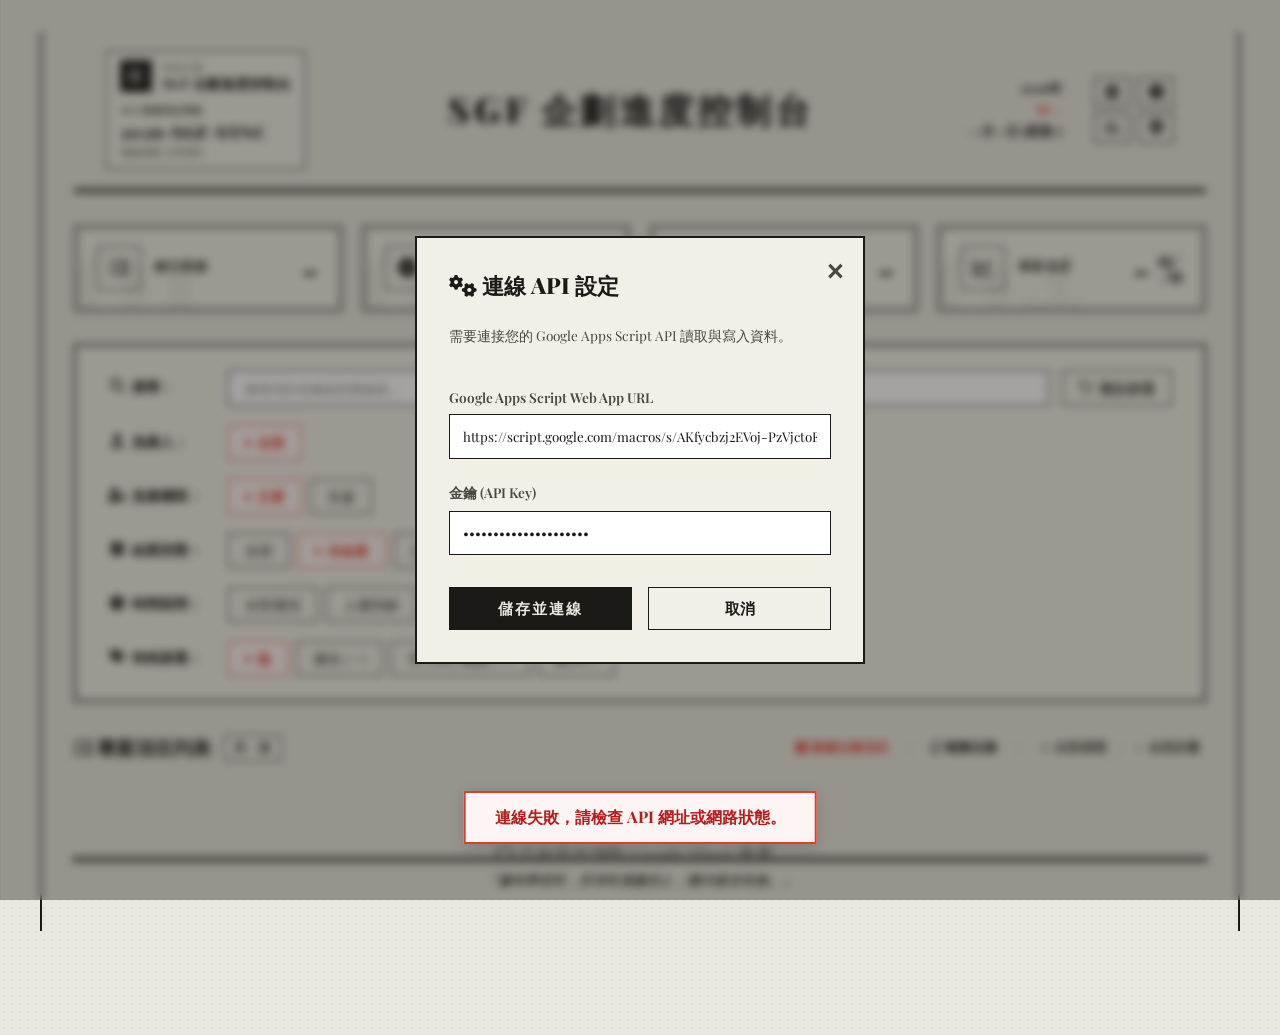
==== commit f4c01534: "Add files via upload" ====
--- a/index.html
+++ b/index.html
@@ -625,7 +625,7 @@
 
   <!-- 全域核心腳本 -->
   <script src="dashboard-shared.js?v=1.3.0"></script>
-  <script src="app_v10.js?v=1.2.7"></script>
+  <script src="app_v10.js?v=1.3.0"></script>
   <script src="dashboard-navigation.js?v=1.3.0"></script>
 </body>
 </html>
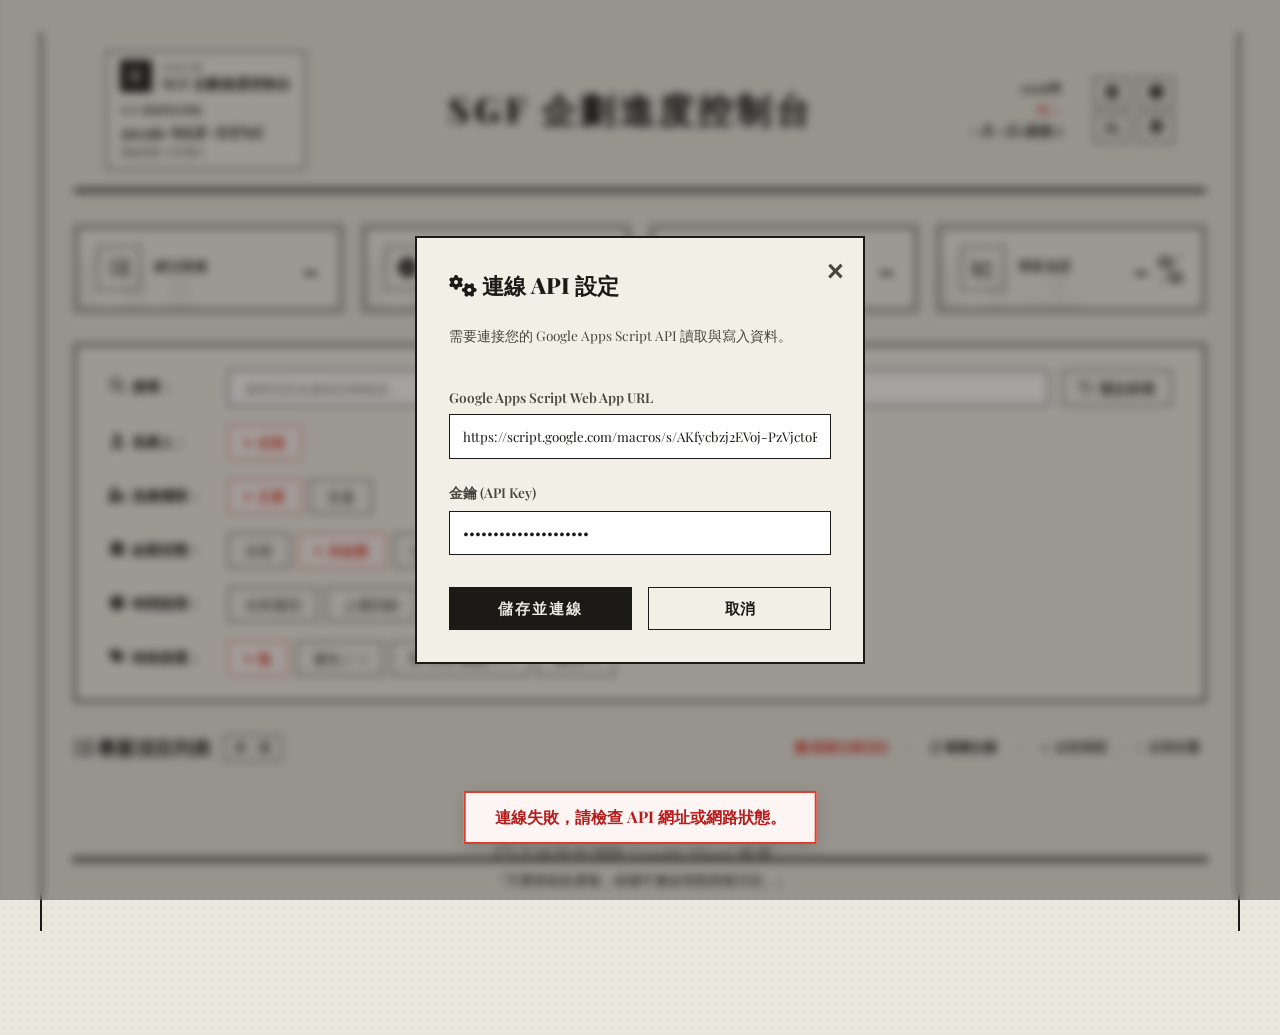
==== commit aea3307c: "Add files via upload" ====
--- a/index.html
+++ b/index.html
@@ -420,7 +420,7 @@
 
       <!-- 頁尾自然流新聞廢話體 -->
       <footer class="app-footer-bar">
-        <p id="footer-nonsense" class="nonsense-quote">聽君一席話，如聽一席話。</p>
+        <p id="footer-nonsense" class="nonsense-quote">「只要你能解決這個問題，這個問題就被解決了。」</p>
       </footer>
     </main>
   </main>
--- a/style.css
+++ b/style.css
@@ -1603,7 +1603,23 @@
 }
 
 /* === 廢話文學管理器彈窗專屬樣式 === */
-.nonsense-list-container {
+.unified-dashboard-header { display:grid; grid-template-columns:minmax(210px,1fr) minmax(360px,2.2fr) minmax(230px,1fr); align-items:center; gap:1.2rem; padding:1.2rem 2rem; border-top:0; border-bottom:5px double currentColor; background:transparent; }
+.unified-dashboard-header .header-center-title { min-width:0; }
+.unified-dashboard-header .header-center-title h1 { margin:0; }
+.unified-header-meta { justify-content:flex-end; min-width:230px; }
+.unified-header-control-grid { display:grid; grid-template-columns:repeat(2,36px); gap:.35rem .5rem; }
+.unified-header-control-grid .btn { display:inline-flex; align-items:center; justify-content:center; width:36px; height:34px; padding:0; }
+.header-control-placeholder { visibility:hidden; pointer-events:none; }
+.shared-dashboard-footer { color:var(--text-primary); }
+.theme3-view .unified-dashboard-header { color:var(--theme3-accent); }
+.theme3-view .unified-dashboard-header h1,.theme3-view .unified-dashboard-header .header-ad-box,.theme3-view .unified-dashboard-header .newspaper-meta-box { color:var(--text-primary); }
+.theme3-view .unified-header-control-grid .btn:not(.header-control-placeholder) { border-color:var(--theme3-accent); color:var(--theme3-accent); }
+.theme4-view .unified-dashboard-header { color:var(--icon-green); }
+.theme4-view .unified-dashboard-header h1,.theme4-view .unified-dashboard-header .header-ad-box,.theme4-view .unified-dashboard-header .newspaper-meta-box { color:var(--icon-ink); }
+.theme4-view .unified-header-control-grid .btn:not(.header-control-placeholder) { border-color:var(--icon-green); color:var(--icon-green); }
+@media (max-width:760px) { .unified-dashboard-header{grid-template-columns:1fr auto;padding:1rem}.unified-dashboard-header .header-center-title{grid-column:1/-1;grid-row:1}.unified-dashboard-header .header-ad-box{grid-column:1;grid-row:2}.unified-dashboard-header .unified-header-meta{grid-column:2;grid-row:2}.unified-dashboard-header .newspaper-meta-box{display:none} }
+
+.nonsense-list-container {
   max-height: 280px;
   overflow-y: auto;
   border: 1px solid var(--border-color);
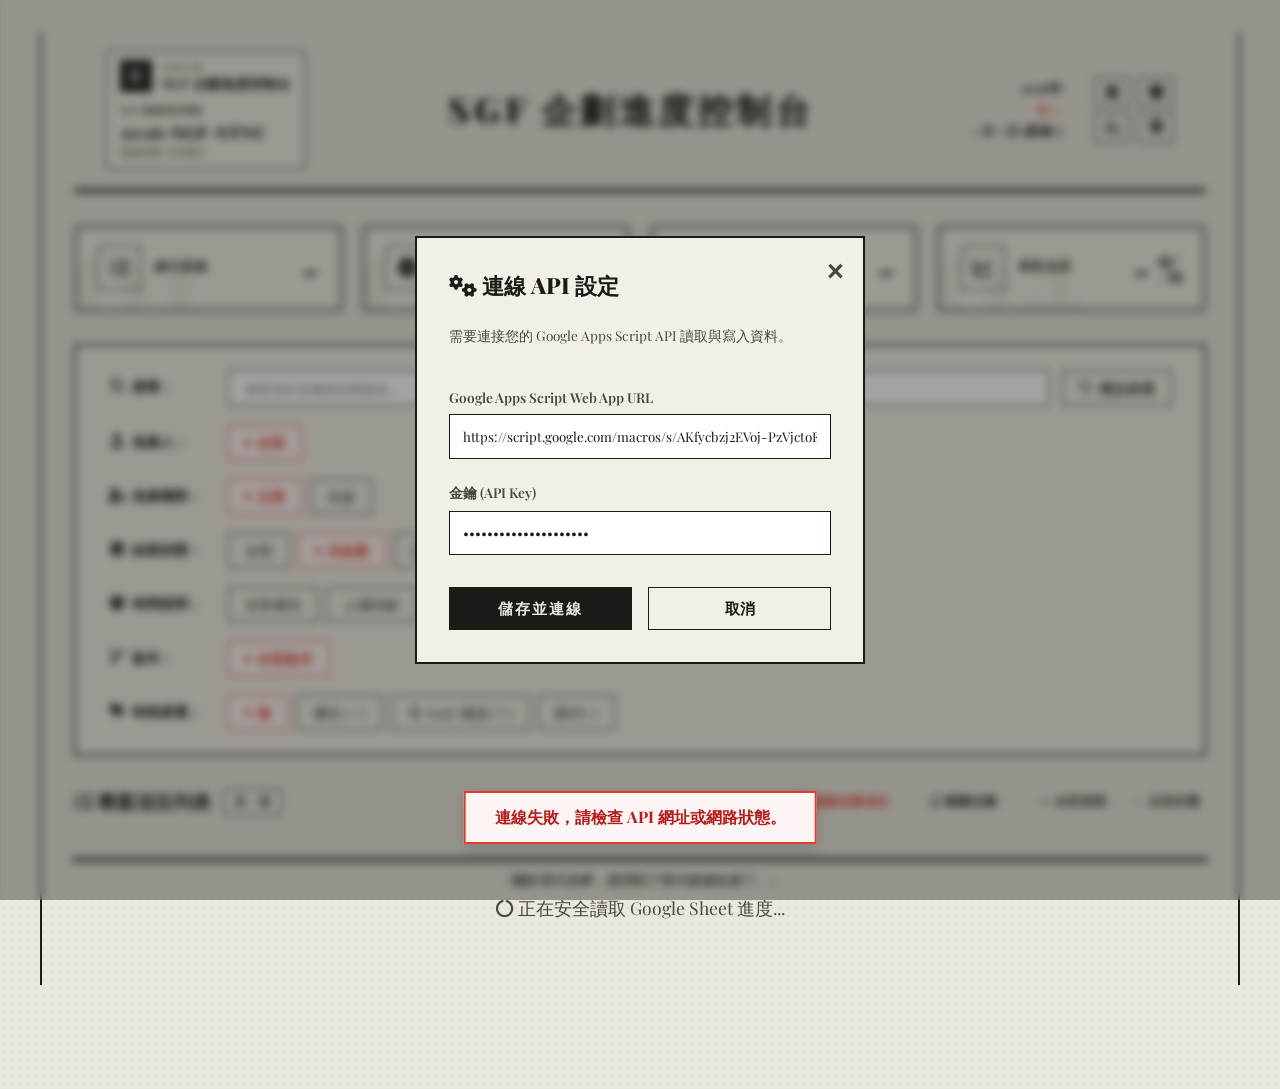
==== commit 2064f85d: "Add files via upload" ====
--- a/index.html
+++ b/index.html
@@ -370,6 +370,16 @@
             </div>
           </div>
 
+          <!-- 版本篩選 row -->
+          <div class="filter-row">
+            <div class="filter-label"><i class="fa-solid fa-code-branch fa-fw"></i> 版本：</div>
+            <div class="filter-content">
+              <div id="version-chips" class="chip-container">
+                <button class="chip active" data-version="all">全部版本</button>
+              </div>
+            </div>
+          </div>
+
           <!-- 特殊篩選 row -->
           <div class="filter-row">
             <div class="filter-label"><i class="fa-solid fa-tags fa-fw"></i> 特殊篩選：</div>
@@ -625,7 +635,7 @@
 
   <!-- 全域核心腳本 -->
   <script src="dashboard-shared.js?v=1.3.0"></script>
-  <script src="app_v10.js?v=1.3.0"></script>
+  <script src="app_v10.js?v=1.3.1"></script>
   <script src="dashboard-navigation.js?v=1.3.0"></script>
 </body>
 </html>
--- a/style.css
+++ b/style.css
@@ -652,7 +652,7 @@
   background-color: #eae7df;
 }
 
-.badge-priority {
+.badge-priority {
   background: var(--accent-red);
   color: #ffffff;
   font-size: 0.72rem;
@@ -1989,6 +1989,20 @@
   flex-direction: column;
   gap: 1rem;
   padding: 0.2rem;
+}
+
+.badge-version {
+  background: var(--text-secondary);
+  color: var(--bg-color);
+  font-size: 0.72rem;
+  font-weight: 800;
+  font-family: var(--font-main);
+  padding: 0.1rem 0.35rem;
+  margin-right: 0.35rem;
+  border: 1px solid var(--text-secondary);
+  display: inline-block;
+  line-height: 1.2;
+  vertical-align: middle;
 }
 
 .dashboard-loading-notice {
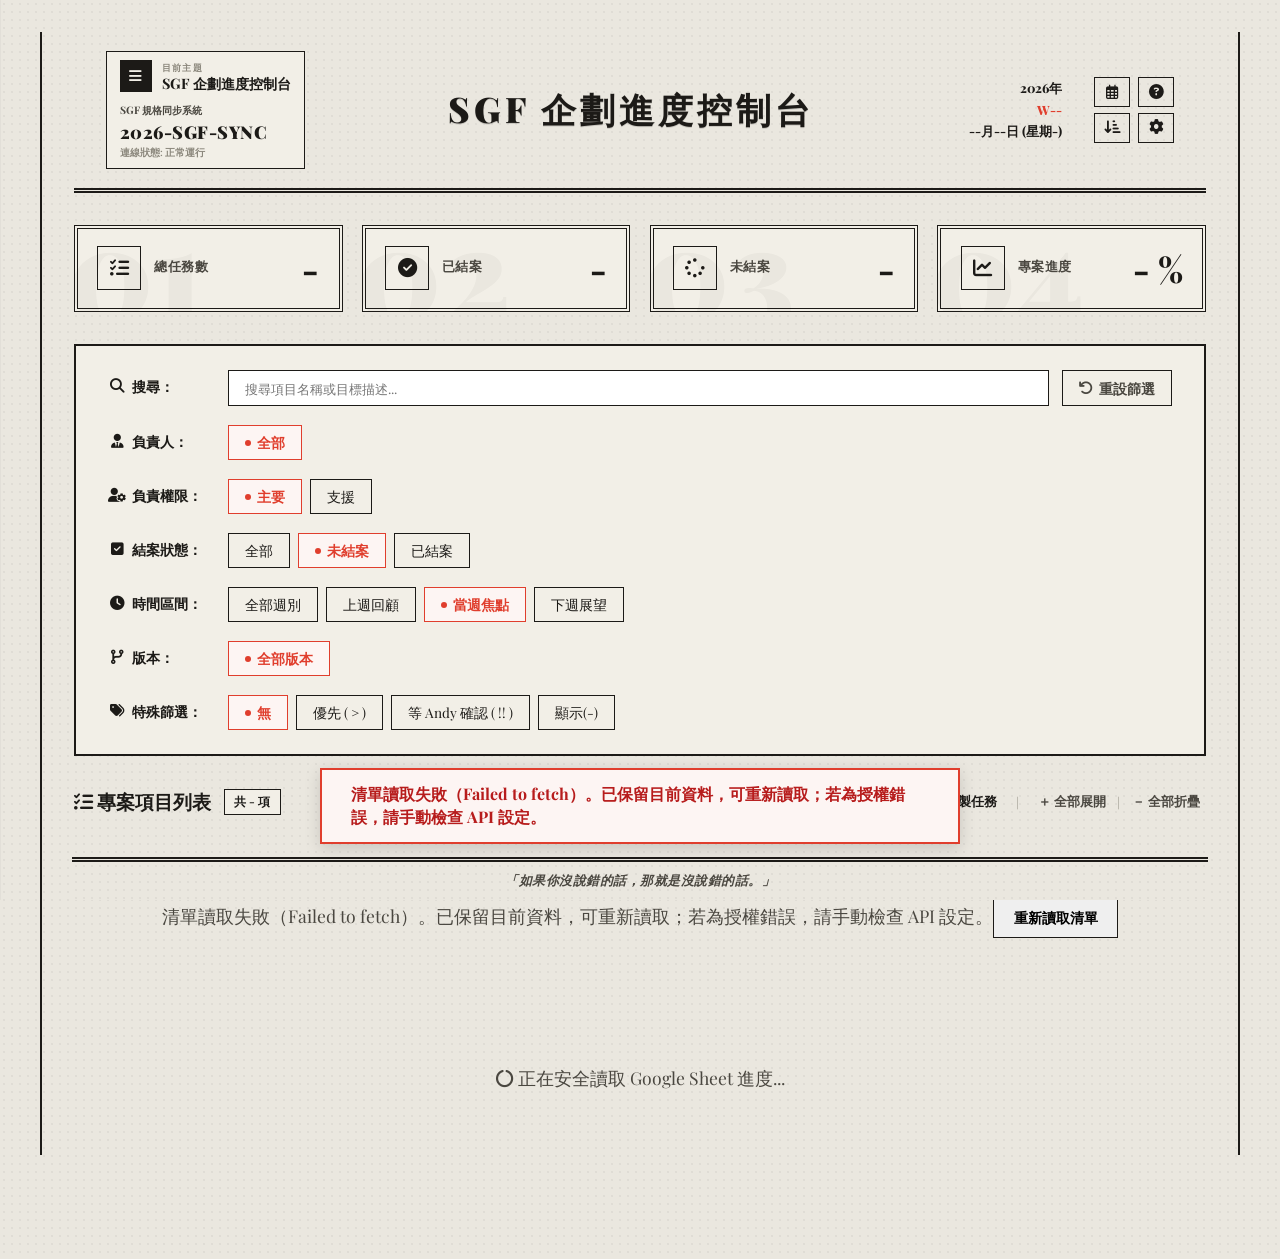
==== commit f2c583f9: "Add files via upload" ====
--- a/index.html
+++ b/index.html
@@ -635,7 +635,7 @@
 
   <!-- 全域核心腳本 -->
   <script src="dashboard-shared.js?v=1.3.0"></script>
-  <script src="app_v10.js?v=1.3.1"></script>
+  <script src="app_v10.js?v=1.3.2"></script>
   <script src="dashboard-navigation.js?v=1.3.0"></script>
 </body>
 </html>
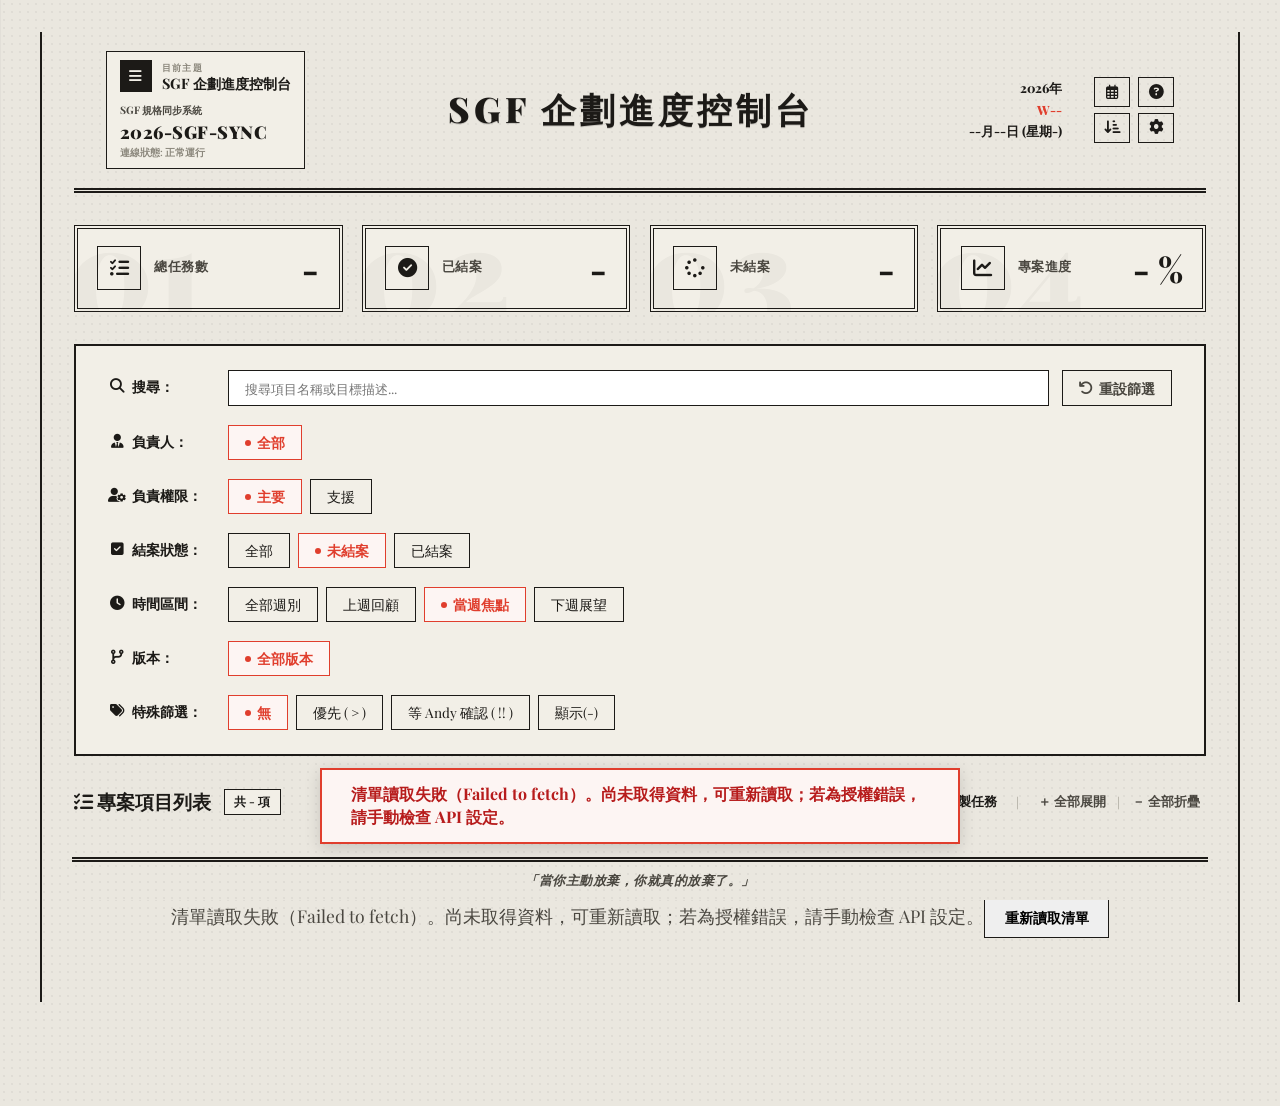
==== commit 8f9f62a9: "Add files via upload" ====
--- a/index.html
+++ b/index.html
@@ -635,7 +635,7 @@
 
   <!-- 全域核心腳本 -->
   <script src="dashboard-shared.js?v=1.3.0"></script>
-  <script src="app_v10.js?v=1.3.2"></script>
+  <script src="app_v10.js?v=1.3.3"></script>
   <script src="dashboard-navigation.js?v=1.3.0"></script>
 </body>
 </html>
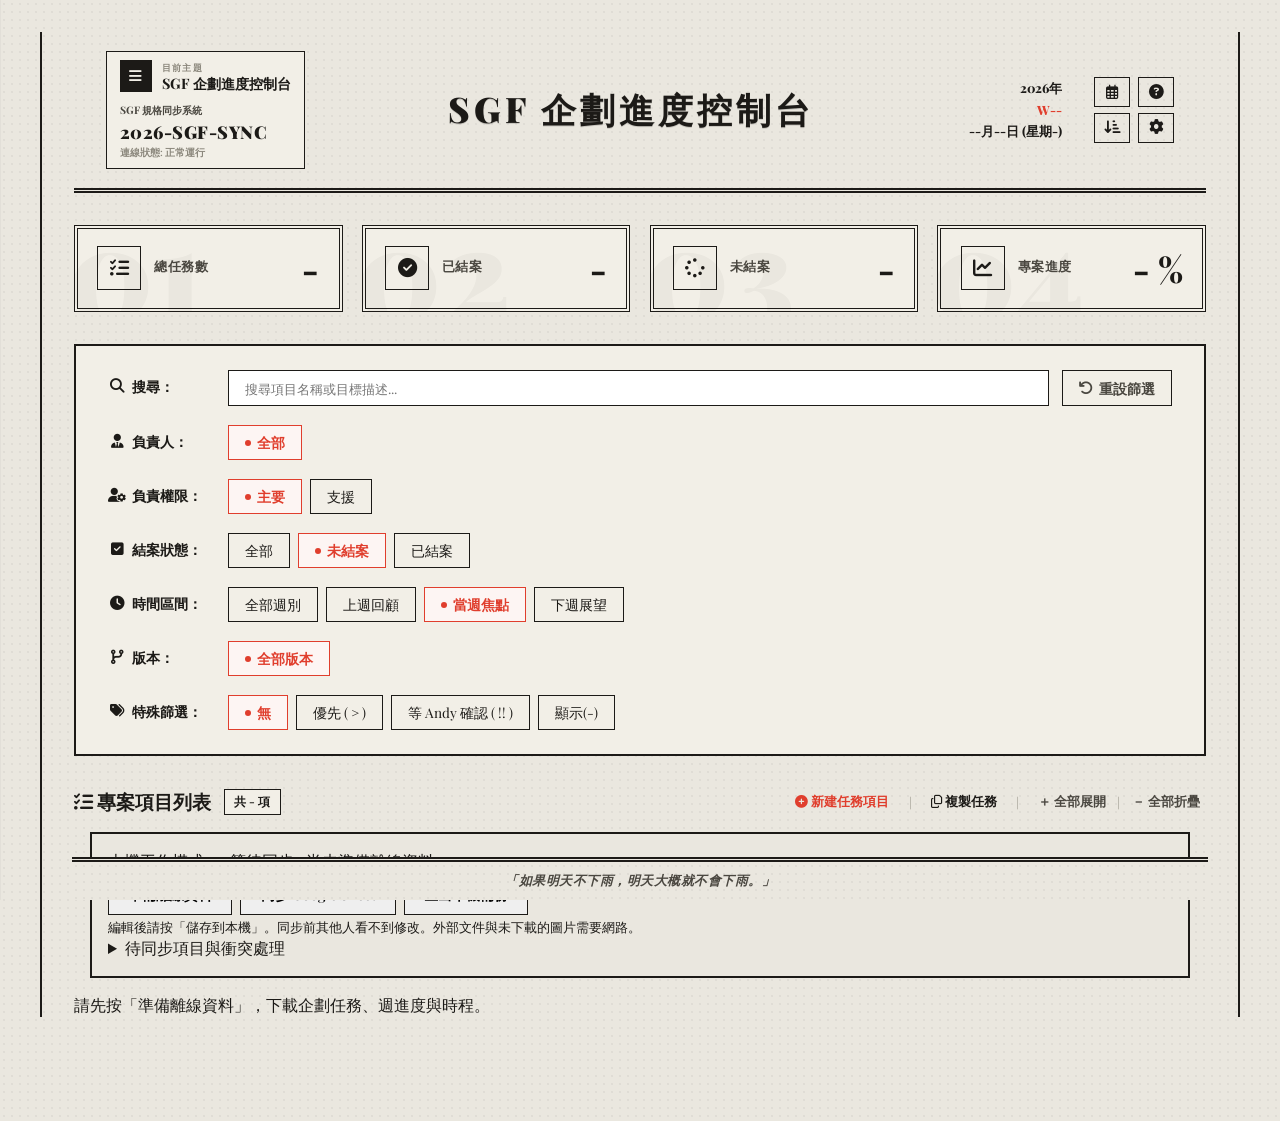
==== commit 352e62ab: "Add files via upload" ====
--- a/index.html
+++ b/index.html
@@ -634,8 +634,10 @@
   <div id="toast" class="toast"></div>
 
   <!-- 全域核心腳本 -->
+  <script src="dashboard-api.js?v=1.0.0"></script>
   <script src="dashboard-shared.js?v=1.3.0"></script>
-  <script src="app_v10.js?v=1.3.3"></script>
+  <script src="app_v10.js?v=1.5.0"></script>
+  <script src="planning-offline.js?v=1.0.0"></script>
   <script src="dashboard-navigation.js?v=1.3.0"></script>
 </body>
 </html>
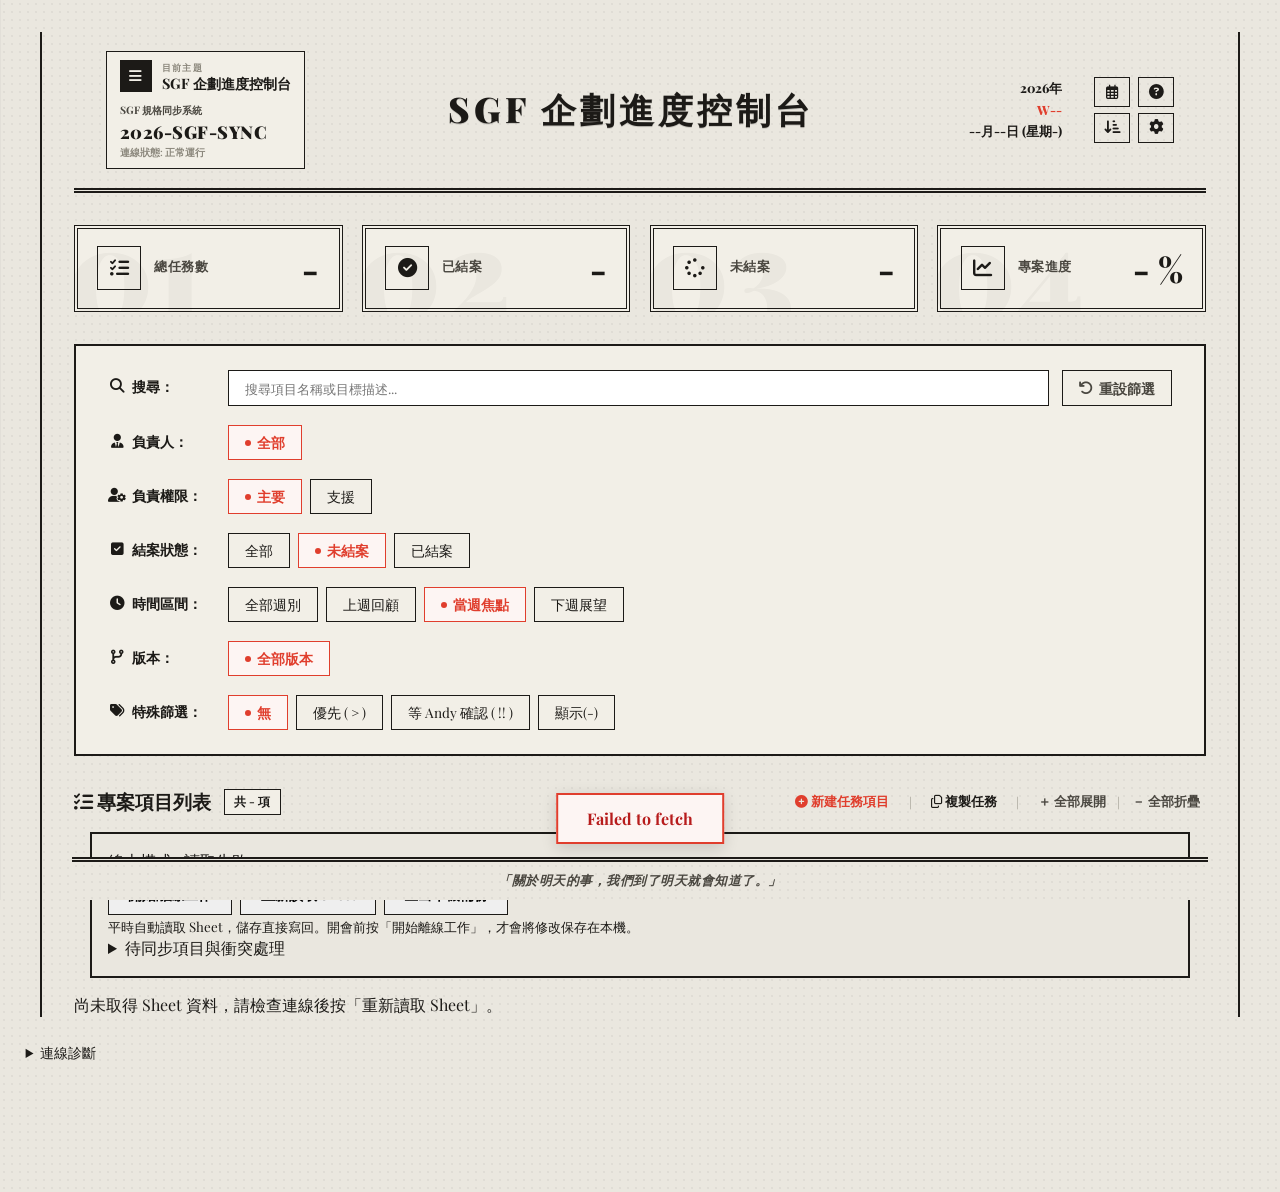
==== commit d010920c: "Add files via upload" ====
--- a/index.html
+++ b/index.html
@@ -636,8 +636,8 @@
   <!-- 全域核心腳本 -->
   <script src="dashboard-api.js?v=1.0.0"></script>
   <script src="dashboard-shared.js?v=1.3.0"></script>
-  <script src="app_v10.js?v=1.5.0"></script>
-  <script src="planning-offline.js?v=1.0.0"></script>
+  <script src="app_v10.js?v=1.5.1"></script>
+  <script src="planning-offline.js?v=1.1.0"></script>
   <script src="dashboard-navigation.js?v=1.3.0"></script>
 </body>
 </html>
